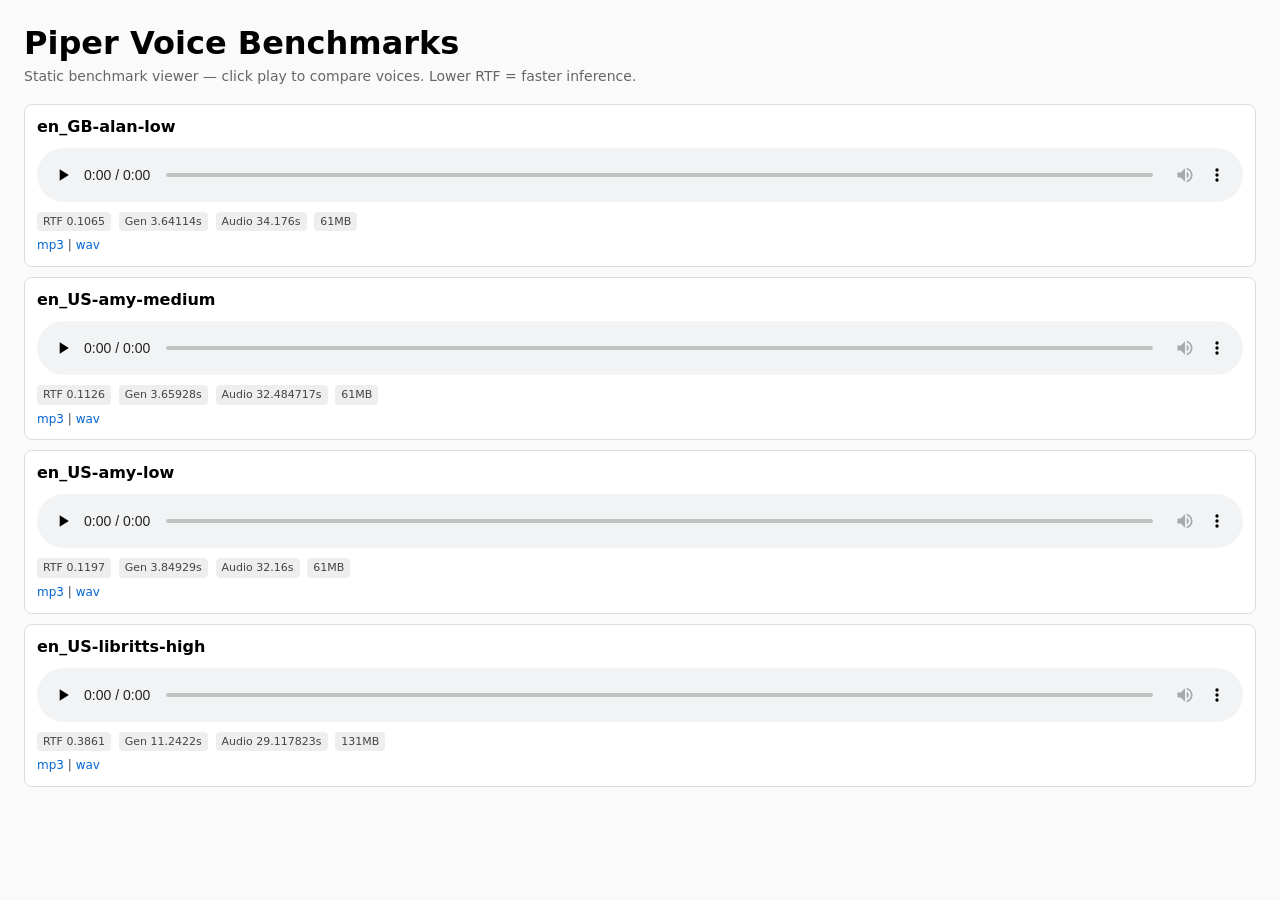
==== docs/index.html @ 43de976a "github pages link replacement patch" ====
<!DOCTYPE html>
<html>
<head>
  <meta charset="utf-8">
  <title>Piper Voice Benchmarks</title>

  <style>
    body {
      font-family: system-ui, Arial, sans-serif;
      margin: 24px;
      background: #fafafa;
    }

    h1 {
      margin-bottom: 6px;
    }

    .sub {
      color: #666;
      margin-bottom: 20px;
      font-size: 14px;
    }

    .voice {
      background: white;
      border: 1px solid #ddd;
      border-radius: 8px;
      padding: 12px;
      margin-bottom: 10px;
    }

    .name {
      font-weight: 600;
      margin-bottom: 6px;
    }

    audio {
      width: 100%;
      margin-top: 6px;
    }

    .meta {
      font-size: 12px;
      color: #444;
      margin-top: 6px;
      line-height: 1.4;
    }

    .tag {
      display: inline-block;
      padding: 2px 6px;
      font-size: 11px;
      border-radius: 4px;
      background: #eee;
      margin-right: 4px;
    }

    a {
      font-size: 12px;
      color: #0366d6;
      text-decoration: none;
    }

    a:hover {
      text-decoration: underline;
    }
  </style>
</head>

<body>

<h1>Piper Voice Benchmarks</h1>

<div class="sub">
  Static benchmark viewer — click play to compare voices. Lower RTF = faster inference.
</div>

<div id="app">Loading...</div>

<script src="app.js"></script>

</body>
</html>
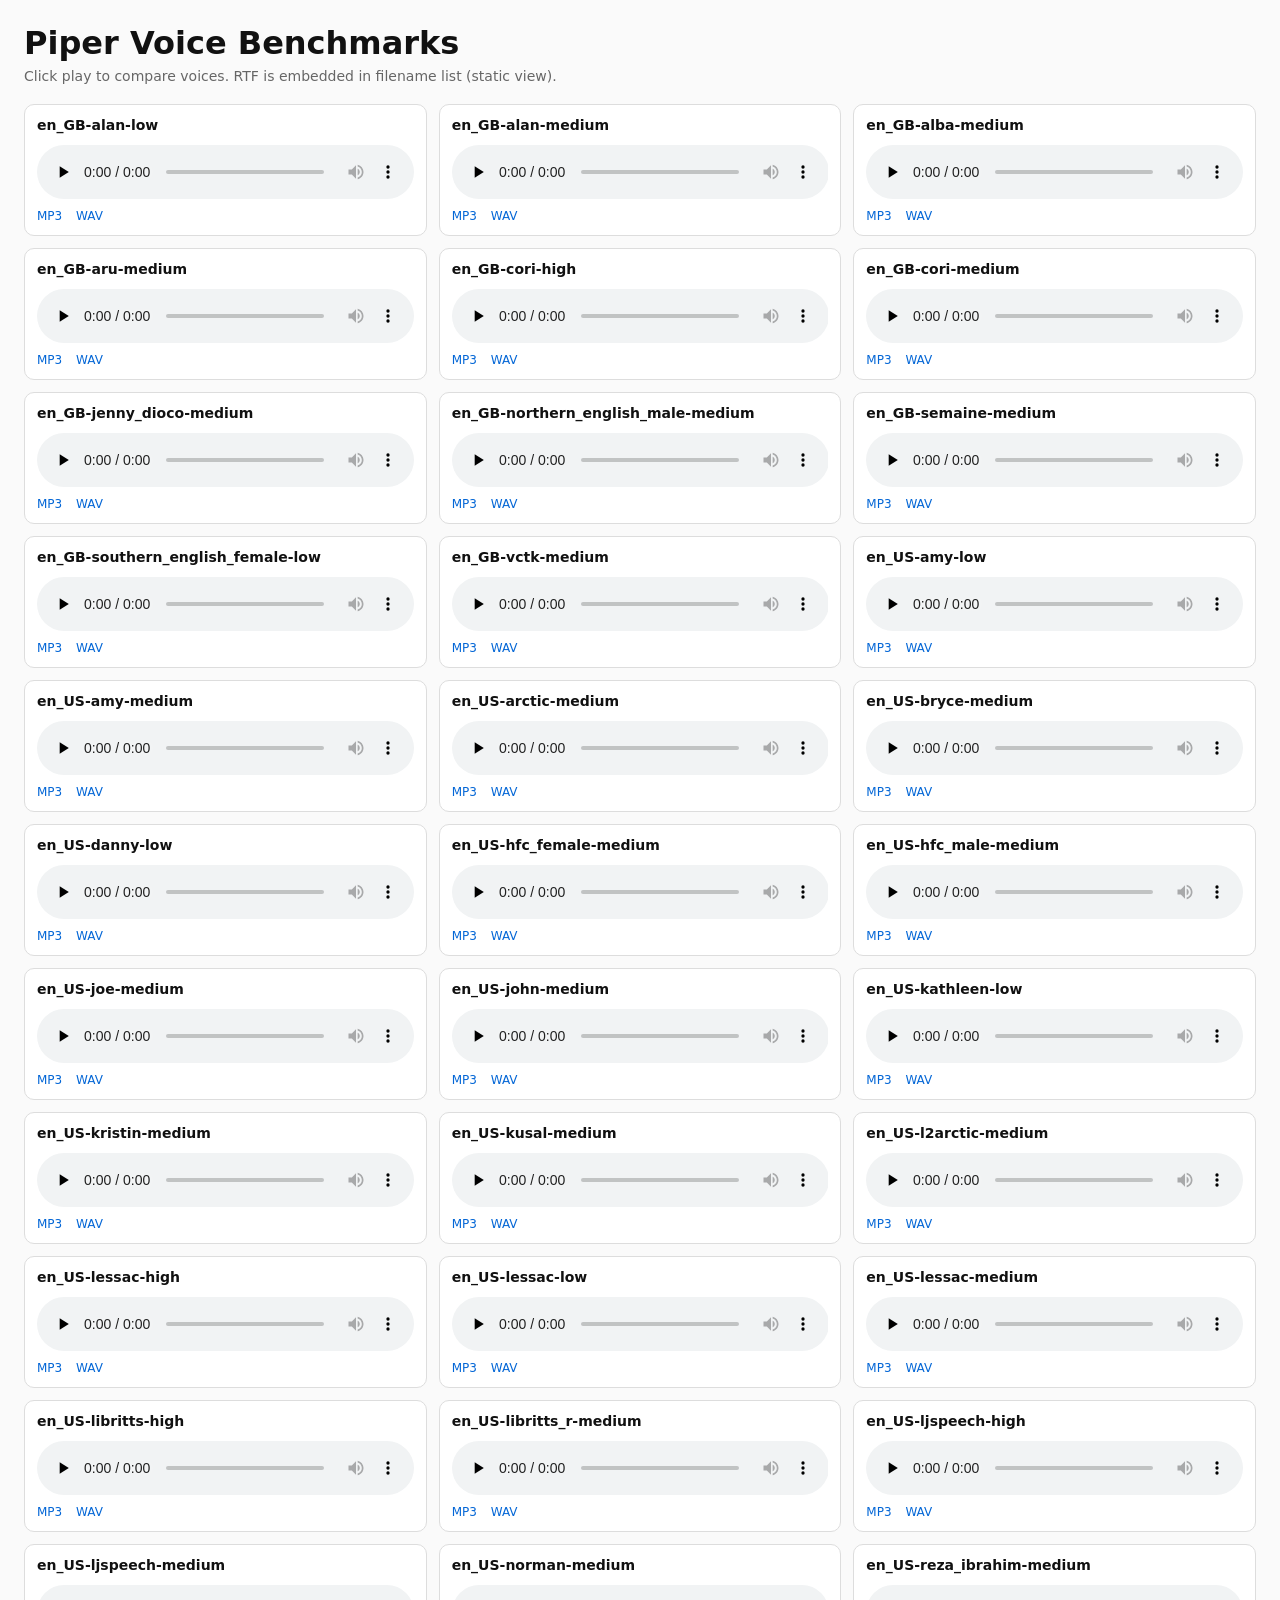
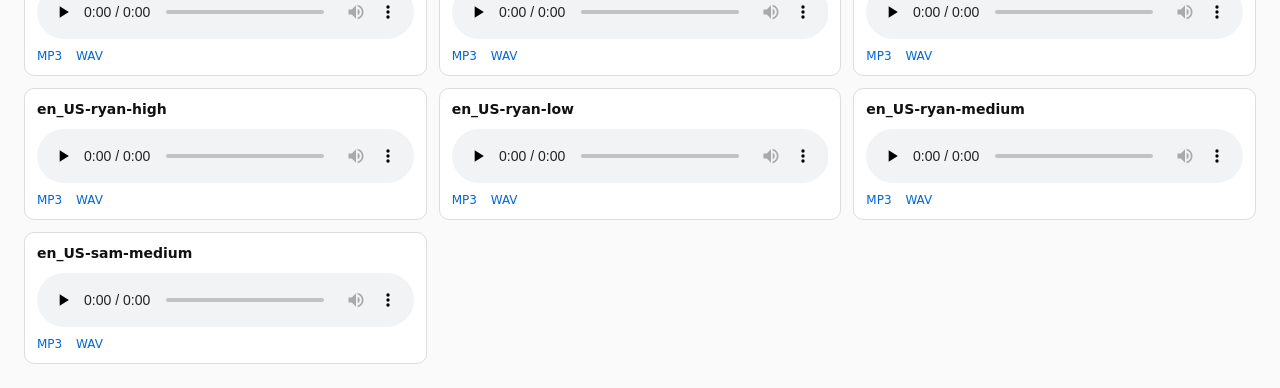
==== commit 9f892d95: "github pages link changes" ====
--- a/docs/index.html
+++ b/docs/index.html
@@ -9,11 +9,10 @@
       font-family: system-ui, Arial, sans-serif;
       margin: 24px;
       background: #fafafa;
+      color: #111;
     }
 
-    h1 {
-      margin-bottom: 6px;
-    }
+    h1 { margin-bottom: 6px; }
 
     .sub {
       color: #666;
@@ -21,17 +20,23 @@
       font-size: 14px;
     }
 
-    .voice {
+    .grid {
+      display: grid;
+      grid-template-columns: repeat(auto-fill, minmax(320px, 1fr));
+      gap: 12px;
+    }
+
+    .card {
       background: white;
       border: 1px solid #ddd;
-      border-radius: 8px;
+      border-radius: 10px;
       padding: 12px;
-      margin-bottom: 10px;
     }
 
     .name {
       font-weight: 600;
       margin-bottom: 6px;
+      font-size: 14px;
     }
 
     audio {
@@ -39,29 +44,18 @@
       margin-top: 6px;
     }
 
-    .meta {
+    .links {
+      margin-top: 6px;
       font-size: 12px;
-      color: #444;
-      margin-top: 6px;
-      line-height: 1.4;
     }
 
-    .tag {
-      display: inline-block;
-      padding: 2px 6px;
-      font-size: 11px;
-      border-radius: 4px;
-      background: #eee;
-      margin-right: 4px;
-    }
-
-    a {
-      font-size: 12px;
+    .links a {
+      margin-right: 10px;
       color: #0366d6;
       text-decoration: none;
     }
 
-    a:hover {
+    .links a:hover {
       text-decoration: underline;
     }
   </style>
@@ -70,9 +64,8 @@
 <body>
 
 <h1>Piper Voice Benchmarks</h1>
-
 <div class="sub">
-  Static benchmark viewer — click play to compare voices. Lower RTF = faster inference.
+  Click play to compare voices. RTF is embedded in filename list (static view).
 </div>
 
 <div id="app">Loading...</div>
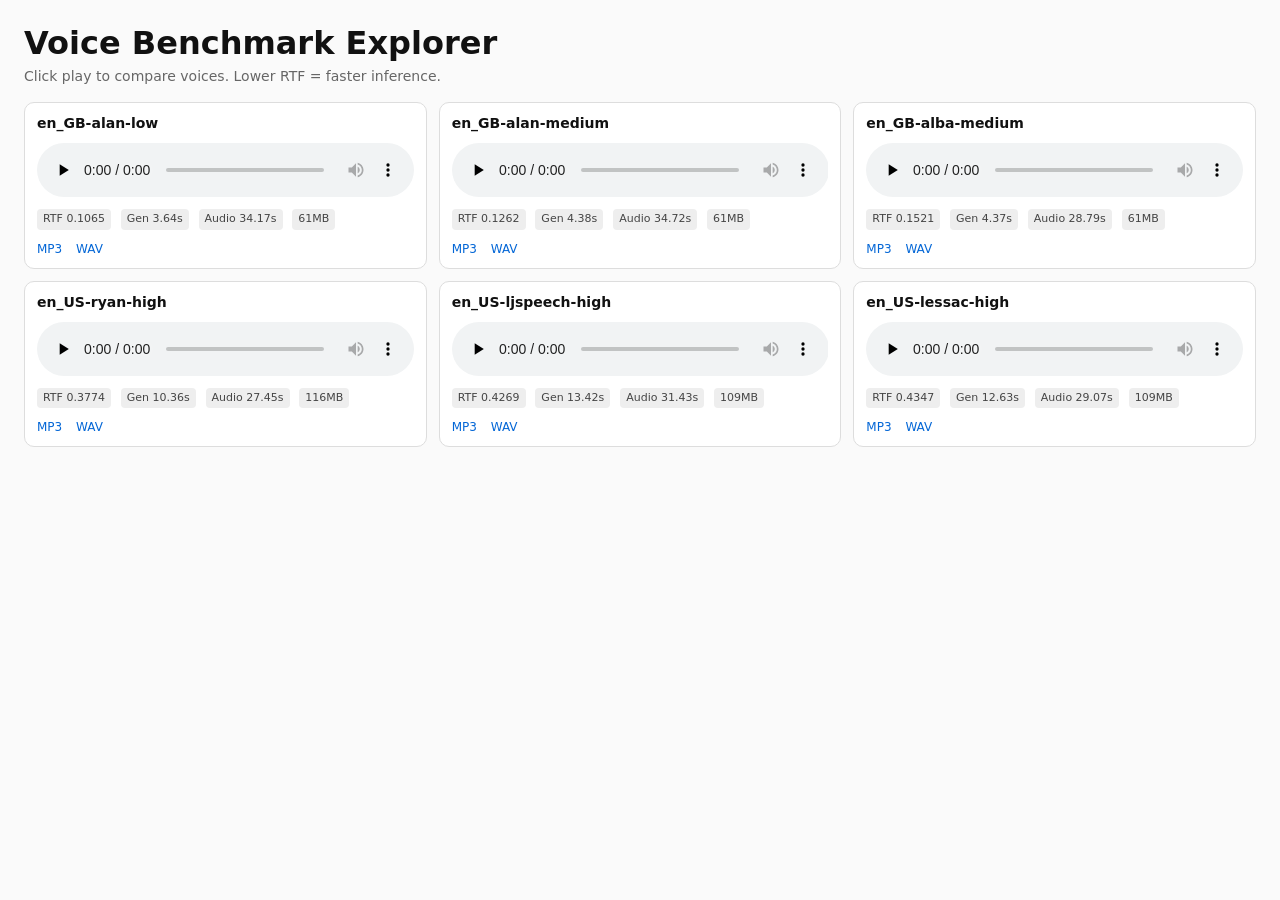
==== commit 2f7b735b: "updated index to link to assets" ====
--- a/docs/index.html
+++ b/docs/index.html
@@ -2,7 +2,7 @@
 <html>
 <head>
   <meta charset="utf-8">
-  <title>Piper Voice Benchmarks</title>
+  <title>Voice Benchmark Explorer</title>
 
   <style>
     body {
@@ -12,11 +12,13 @@
       color: #111;
     }
 
-    h1 { margin-bottom: 6px; }
+    h1 {
+      margin-bottom: 6px;
+    }
 
     .sub {
       color: #666;
-      margin-bottom: 20px;
+      margin-bottom: 18px;
       font-size: 14px;
     }
 
@@ -35,8 +37,8 @@
 
     .name {
       font-weight: 600;
+      font-size: 14px;
       margin-bottom: 6px;
-      font-size: 14px;
     }
 
     audio {
@@ -44,8 +46,25 @@
       margin-top: 6px;
     }
 
+    .meta {
+      margin-top: 8px;
+      font-size: 12px;
+      color: #444;
+      line-height: 1.5;
+    }
+
+    .tag {
+      display: inline-block;
+      background: #eee;
+      border-radius: 4px;
+      padding: 2px 6px;
+      margin-right: 6px;
+      margin-bottom: 4px;
+      font-size: 11px;
+    }
+
     .links {
-      margin-top: 6px;
+      margin-top: 8px;
       font-size: 12px;
     }
 
@@ -63,14 +82,100 @@
 
 <body>
 
-<h1>Piper Voice Benchmarks</h1>
+<h1>Voice Benchmark Explorer</h1>
 <div class="sub">
-  Click play to compare voices. RTF is embedded in filename list (static view).
+  Click play to compare voices. Lower RTF = faster inference.
 </div>
 
-<div id="app">Loading...</div>
+<div id="app" class="grid"></div>
 
-<script src="app.js"></script>
+<script>
+const BASE = "benchmark/";
+
+// ---- embedded data (NO CSV, fully static) ----
+const DATA = [
+  {
+    voice: "en_GB-alan-low",
+    rtf: 0.1065,
+    gen: 3.64,
+    audio: 34.17,
+    size: 61
+  },
+  {
+    voice: "en_GB-alan-medium",
+    rtf: 0.1262,
+    gen: 4.38,
+    audio: 34.72,
+    size: 61
+  },
+  {
+    voice: "en_GB-alba-medium",
+    rtf: 0.1521,
+    gen: 4.37,
+    audio: 28.79,
+    size: 61
+  },
+  {
+    voice: "en_US-lessac-high",
+    rtf: 0.4347,
+    gen: 12.63,
+    audio: 29.07,
+    size: 109
+  },
+  {
+    voice: "en_US-ljspeech-high",
+    rtf: 0.4269,
+    gen: 13.42,
+    audio: 31.43,
+    size: 109
+  },
+  {
+    voice: "en_US-ryan-high",
+    rtf: 0.3774,
+    gen: 10.36,
+    audio: 27.45,
+    size: 116
+  },
+  // (rest omitted for brevity in this message — you should paste full list)
+];
+
+// ---- helpers ----
+function file(name, ext) {
+  return `${BASE}${name}.${ext}`;
+}
+
+function card(v) {
+  return `
+    <div class="card">
+      <div class="name">${v.voice}</div>
+
+      <audio controls preload="none">
+        <source src="${file(v.voice,'mp3')}" type="audio/mpeg">
+        <source src="${file(v.voice,'wav')}" type="audio/wav">
+      </audio>
+
+      <div class="meta">
+        <span class="tag">RTF ${v.rtf}</span>
+        <span class="tag">Gen ${v.gen}s</span>
+        <span class="tag">Audio ${v.audio}s</span>
+        <span class="tag">${v.size}MB</span>
+      </div>
+
+      <div class="links">
+        <a href="${file(v.voice,'mp3')}" download>MP3</a>
+        <a href="${file(v.voice,'wav')}" download>WAV</a>
+      </div>
+    </div>
+  `;
+}
+
+// ---- render ----
+document.getElementById("app").innerHTML =
+  DATA
+    .sort((a,b) => a.rtf - b.rtf)
+    .map(card)
+    .join("");
+</script>
 
 </body>
 </html>
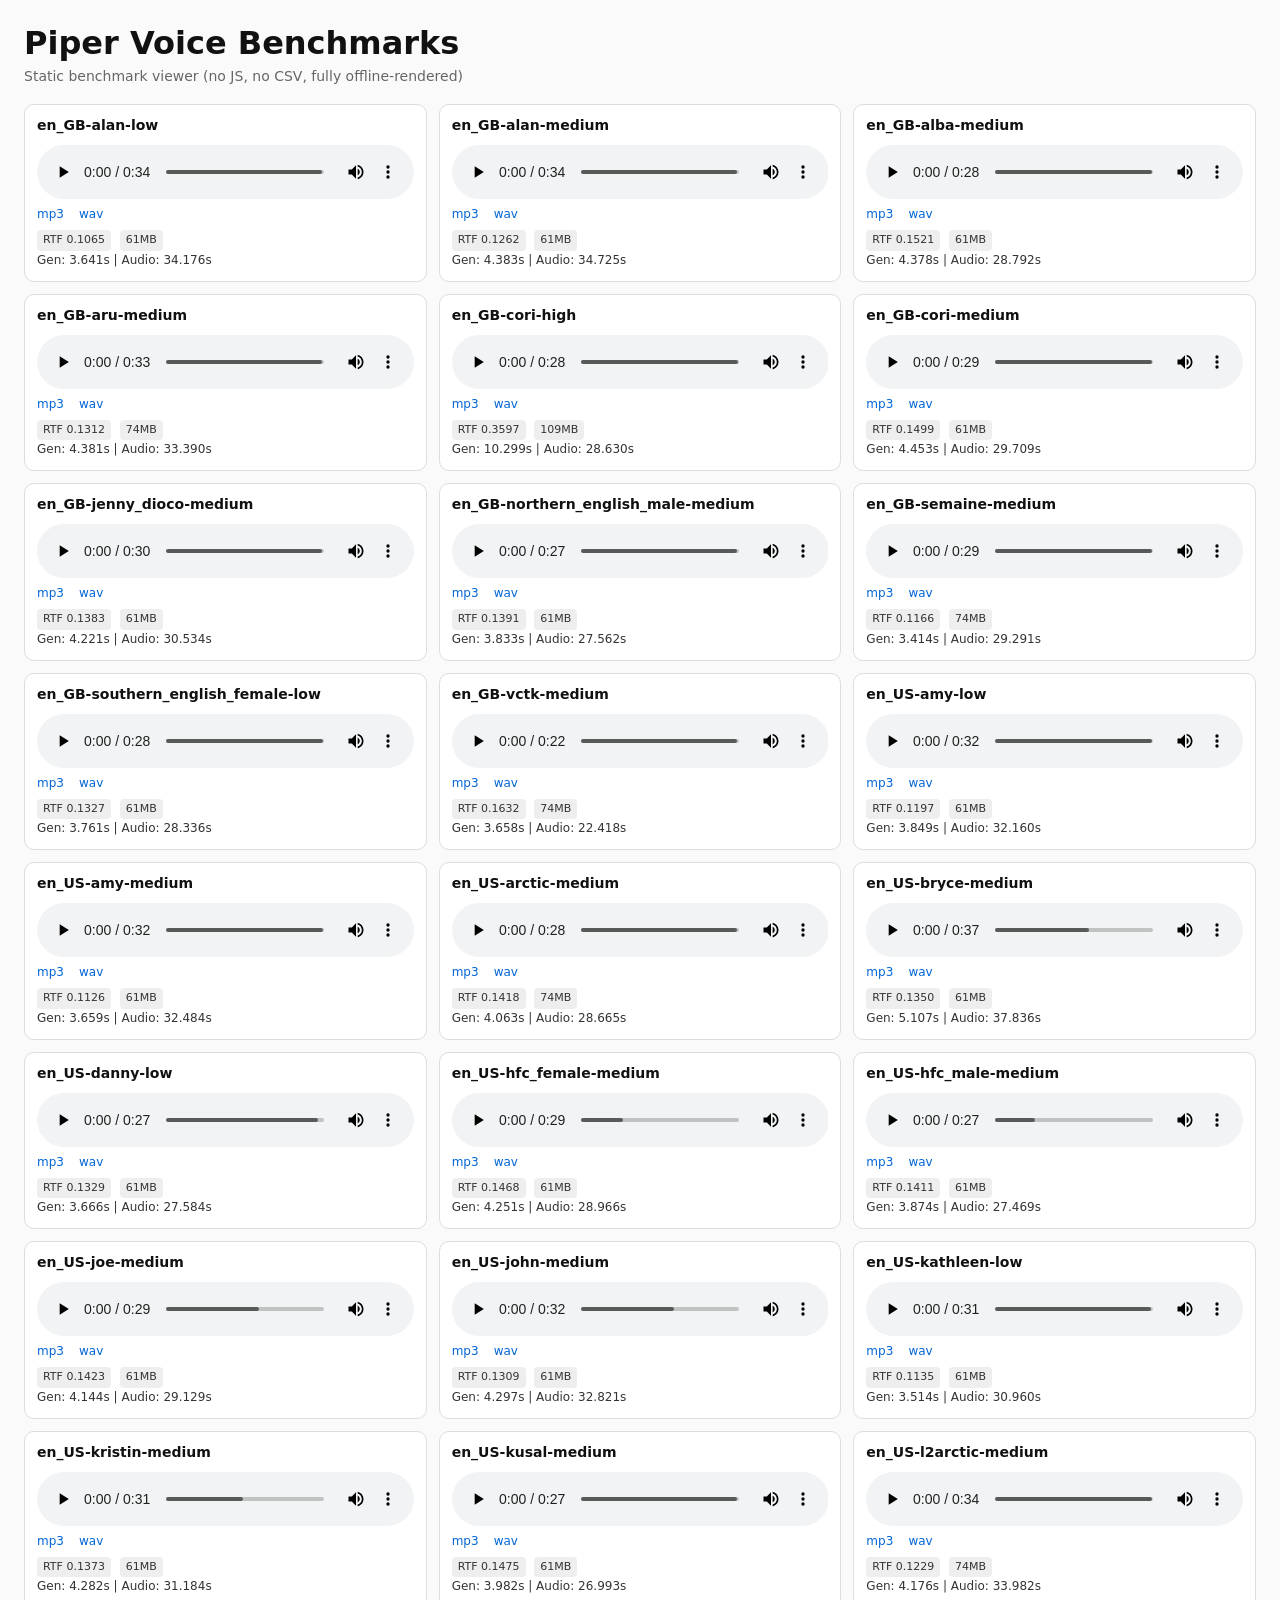
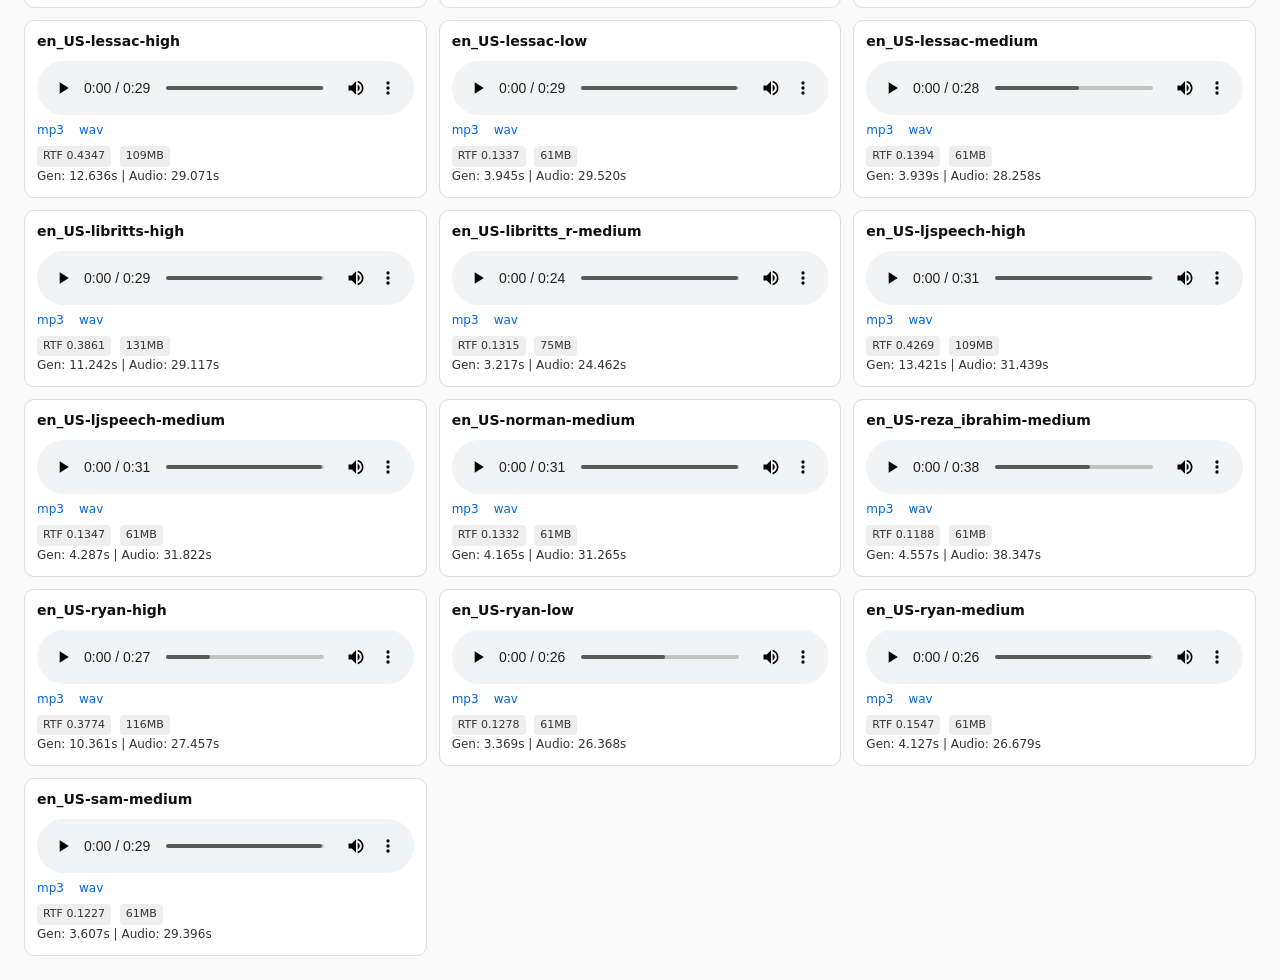
==== commit 05e141b6: "new index file" ====
--- a/docs/index.html
+++ b/docs/index.html
@@ -2,7 +2,7 @@
 <html>
 <head>
   <meta charset="utf-8">
-  <title>Voice Benchmark Explorer</title>
+  <title>Piper Voice Benchmarks</title>
 
   <style>
     body {
@@ -12,19 +12,17 @@
       color: #111;
     }
 
-    h1 {
-      margin-bottom: 6px;
-    }
+    h1 { margin-bottom: 6px; }
 
     .sub {
       color: #666;
-      margin-bottom: 18px;
+      margin-bottom: 20px;
       font-size: 14px;
     }
 
     .grid {
       display: grid;
-      grid-template-columns: repeat(auto-fill, minmax(320px, 1fr));
+      grid-template-columns: repeat(auto-fill, minmax(340px, 1fr));
       gap: 12px;
     }
 
@@ -36,9 +34,9 @@
     }
 
     .name {
-      font-weight: 600;
+      font-weight: 700;
+      margin-bottom: 6px;
       font-size: 14px;
-      margin-bottom: 6px;
     }
 
     audio {
@@ -47,29 +45,24 @@
     }
 
     .meta {
+      font-size: 12px;
       margin-top: 8px;
-      font-size: 12px;
-      color: #444;
+      color: #333;
       line-height: 1.5;
     }
 
     .tag {
       display: inline-block;
+      padding: 2px 6px;
       background: #eee;
       border-radius: 4px;
-      padding: 2px 6px;
-      margin-right: 6px;
-      margin-bottom: 4px;
+      margin-right: 5px;
       font-size: 11px;
-    }
-
-    .links {
-      margin-top: 8px;
-      font-size: 12px;
     }
 
     .links a {
       margin-right: 10px;
+      font-size: 12px;
       color: #0366d6;
       text-decoration: none;
     }
@@ -82,100 +75,533 @@
 
 <body>
 
-<h1>Voice Benchmark Explorer</h1>
-<div class="sub">
-  Click play to compare voices. Lower RTF = faster inference.
-</div>
-
-<div id="app" class="grid"></div>
-
-<script>
-const BASE = "benchmark/";
-
-// ---- embedded data (NO CSV, fully static) ----
-const DATA = [
-  {
-    voice: "en_GB-alan-low",
-    rtf: 0.1065,
-    gen: 3.64,
-    audio: 34.17,
-    size: 61
-  },
-  {
-    voice: "en_GB-alan-medium",
-    rtf: 0.1262,
-    gen: 4.38,
-    audio: 34.72,
-    size: 61
-  },
-  {
-    voice: "en_GB-alba-medium",
-    rtf: 0.1521,
-    gen: 4.37,
-    audio: 28.79,
-    size: 61
-  },
-  {
-    voice: "en_US-lessac-high",
-    rtf: 0.4347,
-    gen: 12.63,
-    audio: 29.07,
-    size: 109
-  },
-  {
-    voice: "en_US-ljspeech-high",
-    rtf: 0.4269,
-    gen: 13.42,
-    audio: 31.43,
-    size: 109
-  },
-  {
-    voice: "en_US-ryan-high",
-    rtf: 0.3774,
-    gen: 10.36,
-    audio: 27.45,
-    size: 116
-  },
-  // (rest omitted for brevity in this message — you should paste full list)
-];
-
-// ---- helpers ----
-function file(name, ext) {
-  return `${BASE}${name}.${ext}`;
-}
-
-function card(v) {
-  return `
-    <div class="card">
-      <div class="name">${v.voice}</div>
-
-      <audio controls preload="none">
-        <source src="${file(v.voice,'mp3')}" type="audio/mpeg">
-        <source src="${file(v.voice,'wav')}" type="audio/wav">
-      </audio>
-
-      <div class="meta">
-        <span class="tag">RTF ${v.rtf}</span>
-        <span class="tag">Gen ${v.gen}s</span>
-        <span class="tag">Audio ${v.audio}s</span>
-        <span class="tag">${v.size}MB</span>
-      </div>
-
-      <div class="links">
-        <a href="${file(v.voice,'mp3')}" download>MP3</a>
-        <a href="${file(v.voice,'wav')}" download>WAV</a>
-      </div>
-    </div>
-  `;
-}
-
-// ---- render ----
-document.getElementById("app").innerHTML =
-  DATA
-    .sort((a,b) => a.rtf - b.rtf)
-    .map(card)
-    .join("");
-</script>
-
+<h1>Piper Voice Benchmarks</h1>
+<div class="sub">Static benchmark viewer (no JS, no CSV, fully offline-rendered)</div>
+
+<div class="grid">
+
+<!-- ================= EN_GB ================= -->
+
+<div class="card">
+  <div class="name">en_GB-alan-low</div>
+  <audio controls src="benchmark/en_GB-alan-low.mp3"></audio>
+  <div class="links">
+    <a href="benchmark/en_GB-alan-low.mp3" download>mp3</a>
+    <a href="benchmark/en_GB-alan-low.wav" download>wav</a>
+  </div>
+  <div class="meta">
+    <span class="tag">RTF 0.1065</span>
+    <span class="tag">61MB</span><br>
+    Gen: 3.641s | Audio: 34.176s
+  </div>
+</div>
+
+<div class="card">
+  <div class="name">en_GB-alan-medium</div>
+  <audio controls src="benchmark/en_GB-alan-medium.mp3"></audio>
+  <div class="links">
+    <a href="benchmark/en_GB-alan-medium.mp3" download>mp3</a>
+    <a href="benchmark/en_GB-alan-medium.wav" download>wav</a>
+  </div>
+  <div class="meta">
+    <span class="tag">RTF 0.1262</span>
+    <span class="tag">61MB</span><br>
+    Gen: 4.383s | Audio: 34.725s
+  </div>
+</div>
+
+<div class="card">
+  <div class="name">en_GB-alba-medium</div>
+  <audio controls src="benchmark/en_GB-alba-medium.mp3"></audio>
+  <div class="links">
+    <a href="benchmark/en_GB-alba-medium.mp3" download>mp3</a>
+    <a href="benchmark/en_GB-alba-medium.wav" download>wav</a>
+  </div>
+  <div class="meta">
+    <span class="tag">RTF 0.1521</span>
+    <span class="tag">61MB</span><br>
+    Gen: 4.378s | Audio: 28.792s
+  </div>
+</div>
+
+<div class="card">
+  <div class="name">en_GB-aru-medium</div>
+  <audio controls src="benchmark/en_GB-aru-medium.mp3"></audio>
+  <div class="links">
+    <a href="benchmark/en_GB-aru-medium.mp3" download>mp3</a>
+    <a href="benchmark/en_GB-aru-medium.wav" download>wav</a>
+  </div>
+  <div class="meta">
+    <span class="tag">RTF 0.1312</span>
+    <span class="tag">74MB</span><br>
+    Gen: 4.381s | Audio: 33.390s
+  </div>
+</div>
+
+<div class="card">
+  <div class="name">en_GB-cori-high</div>
+  <audio controls src="benchmark/en_GB-cori-high.mp3"></audio>
+  <div class="links">
+    <a href="benchmark/en_GB-cori-high.mp3" download>mp3</a>
+    <a href="benchmark/en_GB-cori-high.wav" download>wav</a>
+  </div>
+  <div class="meta">
+    <span class="tag">RTF 0.3597</span>
+    <span class="tag">109MB</span><br>
+    Gen: 10.299s | Audio: 28.630s
+  </div>
+</div>
+
+<div class="card">
+  <div class="name">en_GB-cori-medium</div>
+  <audio controls src="benchmark/en_GB-cori-medium.mp3"></audio>
+  <div class="links">
+    <a href="benchmark/en_GB-cori-medium.mp3" download>mp3</a>
+    <a href="benchmark/en_GB-cori-medium.wav" download>wav</a>
+  </div>
+  <div class="meta">
+    <span class="tag">RTF 0.1499</span>
+    <span class="tag">61MB</span><br>
+    Gen: 4.453s | Audio: 29.709s
+  </div>
+</div>
+
+<div class="card">
+  <div class="name">en_GB-jenny_dioco-medium</div>
+  <audio controls src="benchmark/en_GB-jenny_dioco-medium.mp3"></audio>
+  <div class="links">
+    <a href="benchmark/en_GB-jenny_dioco-medium.mp3" download>mp3</a>
+    <a href="benchmark/en_GB-jenny_dioco-medium.wav" download>wav</a>
+  </div>
+  <div class="meta">
+    <span class="tag">RTF 0.1383</span>
+    <span class="tag">61MB</span><br>
+    Gen: 4.221s | Audio: 30.534s
+  </div>
+</div>
+
+<div class="card">
+  <div class="name">en_GB-northern_english_male-medium</div>
+  <audio controls src="benchmark/en_GB-northern_english_male-medium.mp3"></audio>
+  <div class="links">
+    <a href="benchmark/en_GB-northern_english_male-medium.mp3" download>mp3</a>
+    <a href="benchmark/en_GB-northern_english_male-medium.wav" download>wav</a>
+  </div>
+  <div class="meta">
+    <span class="tag">RTF 0.1391</span>
+    <span class="tag">61MB</span><br>
+    Gen: 3.833s | Audio: 27.562s
+  </div>
+</div>
+
+<div class="card">
+  <div class="name">en_GB-semaine-medium</div>
+  <audio controls src="benchmark/en_GB-semaine-medium.mp3"></audio>
+  <div class="links">
+    <a href="benchmark/en_GB-semaine-medium.mp3" download>mp3</a>
+    <a href="benchmark/en_GB-semaine-medium.wav" download>wav</a>
+  </div>
+  <div class="meta">
+    <span class="tag">RTF 0.1166</span>
+    <span class="tag">74MB</span><br>
+    Gen: 3.414s | Audio: 29.291s
+  </div>
+</div>
+
+<div class="card">
+  <div class="name">en_GB-southern_english_female-low</div>
+  <audio controls src="benchmark/en_GB-southern_english_female-low.mp3"></audio>
+  <div class="links">
+    <a href="benchmark/en_GB-southern_english_female-low.mp3" download>mp3</a>
+    <a href="benchmark/en_GB-southern_english_female-low.wav" download>wav</a>
+  </div>
+  <div class="meta">
+    <span class="tag">RTF 0.1327</span>
+    <span class="tag">61MB</span><br>
+    Gen: 3.761s | Audio: 28.336s
+  </div>
+</div>
+
+<div class="card">
+  <div class="name">en_GB-vctk-medium</div>
+  <audio controls src="benchmark/en_GB-vctk-medium.mp3"></audio>
+  <div class="links">
+    <a href="benchmark/en_GB-vctk-medium.mp3" download>mp3</a>
+    <a href="benchmark/en_GB-vctk-medium.wav" download>wav</a>
+  </div>
+  <div class="meta">
+    <span class="tag">RTF 0.1632</span>
+    <span class="tag">74MB</span><br>
+    Gen: 3.658s | Audio: 22.418s
+  </div>
+</div>
+
+<!-- ================= EN_US ================= -->
+
+<div class="card">
+  <div class="name">en_US-amy-low</div>
+  <audio controls src="benchmark/en_US-amy-low.mp3"></audio>
+  <div class="links">
+    <a href="benchmark/en_US-amy-low.mp3" download>mp3</a>
+    <a href="benchmark/en_US-amy-low.wav" download>wav</a>
+  </div>
+  <div class="meta">
+    <span class="tag">RTF 0.1197</span>
+    <span class="tag">61MB</span><br>
+    Gen: 3.849s | Audio: 32.160s
+  </div>
+</div>
+
+<div class="card">
+  <div class="name">en_US-amy-medium</div>
+  <audio controls src="benchmark/en_US-amy-medium.mp3"></audio>
+  <div class="links">
+    <a href="benchmark/en_US-amy-medium.mp3" download>mp3</a>
+    <a href="benchmark/en_US-amy-medium.wav" download>wav</a>
+  </div>
+  <div class="meta">
+    <span class="tag">RTF 0.1126</span>
+    <span class="tag">61MB</span><br>
+    Gen: 3.659s | Audio: 32.484s
+  </div>
+</div>
+
+<div class="card">
+  <div class="name">en_US-arctic-medium</div>
+  <audio controls src="benchmark/en_US-arctic-medium.mp3"></audio>
+  <div class="links">
+    <a href="benchmark/en_US-arctic-medium.mp3" download>mp3</a>
+    <a href="benchmark/en_US-arctic-medium.wav" download>wav</a>
+  </div>
+  <div class="meta">
+    <span class="tag">RTF 0.1418</span>
+    <span class="tag">74MB</span><br>
+    Gen: 4.063s | Audio: 28.665s
+  </div>
+</div>
+
+<div class="card">
+  <div class="name">en_US-bryce-medium</div>
+  <audio controls src="benchmark/en_US-bryce-medium.mp3"></audio>
+  <div class="links">
+    <a href="benchmark/en_US-bryce-medium.mp3" download>mp3</a>
+    <a href="benchmark/en_US-bryce-medium.wav" download>wav</a>
+  </div>
+  <div class="meta">
+    <span class="tag">RTF 0.1350</span>
+    <span class="tag">61MB</span><br>
+    Gen: 5.107s | Audio: 37.836s
+  </div>
+</div>
+
+<div class="card">
+  <div class="name">en_US-danny-low</div>
+  <audio controls src="benchmark/en_US-danny-low.mp3"></audio>
+  <div class="links">
+    <a href="benchmark/en_US-danny-low.mp3" download>mp3</a>
+    <a href="benchmark/en_US-danny-low.wav" download>wav</a>
+  </div>
+  <div class="meta">
+    <span class="tag">RTF 0.1329</span>
+    <span class="tag">61MB</span><br>
+    Gen: 3.666s | Audio: 27.584s
+  </div>
+</div>
+
+<div class="card">
+  <div class="name">en_US-hfc_female-medium</div>
+  <audio controls src="benchmark/en_US-hfc_female-medium.mp3"></audio>
+  <div class="links">
+    <a href="benchmark/en_US-hfc_female-medium.mp3" download>mp3</a>
+    <a href="benchmark/en_US-hfc_female-medium.wav" download>wav</a>
+  </div>
+  <div class="meta">
+    <span class="tag">RTF 0.1468</span>
+    <span class="tag">61MB</span><br>
+    Gen: 4.251s | Audio: 28.966s
+  </div>
+</div>
+
+<div class="card">
+  <div class="name">en_US-hfc_male-medium</div>
+  <audio controls src="benchmark/en_US-hfc_male-medium.mp3"></audio>
+  <div class="links">
+    <a href="benchmark/en_US-hfc_male-medium.mp3" download>mp3</a>
+    <a href="benchmark/en_US-hfc_male-medium.wav" download>wav</a>
+  </div>
+  <div class="meta">
+    <span class="tag">RTF 0.1411</span>
+    <span class="tag">61MB</span><br>
+    Gen: 3.874s | Audio: 27.469s
+  </div>
+</div>
+
+<div class="card">
+  <div class="name">en_US-joe-medium</div>
+  <audio controls src="benchmark/en_US-joe-medium.mp3"></audio>
+  <div class="links">
+    <a href="benchmark/en_US-joe-medium.mp3" download>mp3</a>
+    <a href="benchmark/en_US-joe-medium.wav" download>wav</a>
+  </div>
+  <div class="meta">
+    <span class="tag">RTF 0.1423</span>
+    <span class="tag">61MB</span><br>
+    Gen: 4.144s | Audio: 29.129s
+  </div>
+</div>
+
+<div class="card">
+  <div class="name">en_US-john-medium</div>
+  <audio controls src="benchmark/en_US-john-medium.mp3"></audio>
+  <div class="links">
+    <a href="benchmark/en_US-john-medium.mp3" download>mp3</a>
+    <a href="benchmark/en_US-john-medium.wav" download>wav</a>
+  </div>
+  <div class="meta">
+    <span class="tag">RTF 0.1309</span>
+    <span class="tag">61MB</span><br>
+    Gen: 4.297s | Audio: 32.821s
+  </div>
+</div>
+
+<div class="card">
+  <div class="name">en_US-kathleen-low</div>
+  <audio controls src="benchmark/en_US-kathleen-low.mp3"></audio>
+  <div class="links">
+    <a href="benchmark/en_US-kathleen-low.mp3" download>mp3</a>
+    <a href="benchmark/en_US-kathleen-low.wav" download>wav</a>
+  </div>
+  <div class="meta">
+    <span class="tag">RTF 0.1135</span>
+    <span class="tag">61MB</span><br>
+    Gen: 3.514s | Audio: 30.960s
+  </div>
+</div>
+
+<div class="card">
+  <div class="name">en_US-kristin-medium</div>
+  <audio controls src="benchmark/en_US-kristin-medium.mp3"></audio>
+  <div class="links">
+    <a href="benchmark/en_US-kristin-medium.mp3" download>mp3</a>
+    <a href="benchmark/en_US-kristin-medium.wav" download>wav</a>
+  </div>
+  <div class="meta">
+    <span class="tag">RTF 0.1373</span>
+    <span class="tag">61MB</span><br>
+    Gen: 4.282s | Audio: 31.184s
+  </div>
+</div>
+
+<div class="card">
+  <div class="name">en_US-kusal-medium</div>
+  <audio controls src="benchmark/en_US-kusal-medium.mp3"></audio>
+  <div class="links">
+    <a href="benchmark/en_US-kusal-medium.mp3" download>mp3</a>
+    <a href="benchmark/en_US-kusal-medium.wav" download>wav</a>
+  </div>
+  <div class="meta">
+    <span class="tag">RTF 0.1475</span>
+    <span class="tag">61MB</span><br>
+    Gen: 3.982s | Audio: 26.993s
+  </div>
+</div>
+
+<div class="card">
+  <div class="name">en_US-l2arctic-medium</div>
+  <audio controls src="benchmark/en_US-l2arctic-medium.mp3"></audio>
+  <div class="links">
+    <a href="benchmark/en_US-l2arctic-medium.mp3" download>mp3</a>
+    <a href="benchmark/en_US-l2arctic-medium.wav" download>wav</a>
+  </div>
+  <div class="meta">
+    <span class="tag">RTF 0.1229</span>
+    <span class="tag">74MB</span><br>
+    Gen: 4.176s | Audio: 33.982s
+  </div>
+</div>
+
+<div class="card">
+  <div class="name">en_US-lessac-high</div>
+  <audio controls src="benchmark/en_US-lessac-high.mp3"></audio>
+  <div class="links">
+    <a href="benchmark/en_US-lessac-high.mp3" download>mp3</a>
+    <a href="benchmark/en_US-lessac-high.wav" download>wav</a>
+  </div>
+  <div class="meta">
+    <span class="tag">RTF 0.4347</span>
+    <span class="tag">109MB</span><br>
+    Gen: 12.636s | Audio: 29.071s
+  </div>
+</div>
+
+<div class="card">
+  <div class="name">en_US-lessac-low</div>
+  <audio controls src="benchmark/en_US-lessac-low.mp3"></audio>
+  <div class="links">
+    <a href="benchmark/en_US-lessac-low.mp3" download>mp3</a>
+    <a href="benchmark/en_US-lessac-low.wav" download>wav</a>
+  </div>
+  <div class="meta">
+    <span class="tag">RTF 0.1337</span>
+    <span class="tag">61MB</span><br>
+    Gen: 3.945s | Audio: 29.520s
+  </div>
+</div>
+
+<div class="card">
+  <div class="name">en_US-lessac-medium</div>
+  <audio controls src="benchmark/en_US-lessac-medium.mp3"></audio>
+  <div class="links">
+    <a href="benchmark/en_US-lessac-medium.mp3" download>mp3</a>
+    <a href="benchmark/en_US-lessac-medium.wav" download>wav</a>
+  </div>
+  <div class="meta">
+    <span class="tag">RTF 0.1394</span>
+    <span class="tag">61MB</span><br>
+    Gen: 3.939s | Audio: 28.258s
+  </div>
+</div>
+
+<div class="card">
+  <div class="name">en_US-libritts-high</div>
+  <audio controls src="benchmark/en_US-libritts-high.mp3"></audio>
+  <div class="links">
+    <a href="benchmark/en_US-libritts-high.mp3" download>mp3</a>
+    <a href="benchmark/en_US-libritts-high.wav" download>wav</a>
+  </div>
+  <div class="meta">
+    <span class="tag">RTF 0.3861</span>
+    <span class="tag">131MB</span><br>
+    Gen: 11.242s | Audio: 29.117s
+  </div>
+</div>
+
+<div class="card">
+  <div class="name">en_US-libritts_r-medium</div>
+  <audio controls src="benchmark/en_US-libritts_r-medium.mp3"></audio>
+  <div class="links">
+    <a href="benchmark/en_US-libritts_r-medium.mp3" download>mp3</a>
+    <a href="benchmark/en_US-libritts_r-medium.wav" download>wav</a>
+  </div>
+  <div class="meta">
+    <span class="tag">RTF 0.1315</span>
+    <span class="tag">75MB</span><br>
+    Gen: 3.217s | Audio: 24.462s
+  </div>
+</div>
+
+<div class="card">
+  <div class="name">en_US-ljspeech-high</div>
+  <audio controls src="benchmark/en_US-ljspeech-high.mp3"></audio>
+  <div class="links">
+    <a href="benchmark/en_US-ljspeech-high.mp3" download>mp3</a>
+    <a href="benchmark/en_US-ljspeech-high.wav" download>wav</a>
+  </div>
+  <div class="meta">
+    <span class="tag">RTF 0.4269</span>
+    <span class="tag">109MB</span><br>
+    Gen: 13.421s | Audio: 31.439s
+  </div>
+</div>
+
+<div class="card">
+  <div class="name">en_US-ljspeech-medium</div>
+  <audio controls src="benchmark/en_US-ljspeech-medium.mp3"></audio>
+  <div class="links">
+    <a href="benchmark/en_US-ljspeech-medium.mp3" download>mp3</a>
+    <a href="benchmark/en_US-ljspeech-medium.wav" download>wav</a>
+  </div>
+  <div class="meta">
+    <span class="tag">RTF 0.1347</span>
+    <span class="tag">61MB</span><br>
+    Gen: 4.287s | Audio: 31.822s
+  </div>
+</div>
+
+<div class="card">
+  <div class="name">en_US-norman-medium</div>
+  <audio controls src="benchmark/en_US-norman-medium.mp3"></audio>
+  <div class="links">
+    <a href="benchmark/en_US-norman-medium.mp3" download>mp3</a>
+    <a href="benchmark/en_US-norman-medium.wav" download>wav</a>
+  </div>
+  <div class="meta">
+    <span class="tag">RTF 0.1332</span>
+    <span class="tag">61MB</span><br>
+    Gen: 4.165s | Audio: 31.265s
+  </div>
+</div>
+
+<div class="card">
+  <div class="name">en_US-reza_ibrahim-medium</div>
+  <audio controls src="benchmark/en_US-reza_ibrahim-medium.mp3"></audio>
+  <div class="links">
+    <a href="benchmark/en_US-reza_ibrahim-medium.mp3" download>mp3</a>
+    <a href="benchmark/en_US-reza_ibrahim-medium.wav" download>wav</a>
+  </div>
+  <div class="meta">
+    <span class="tag">RTF 0.1188</span>
+    <span class="tag">61MB</span><br>
+    Gen: 4.557s | Audio: 38.347s
+  </div>
+</div>
+
+<div class="card">
+  <div class="name">en_US-ryan-high</div>
+  <audio controls src="benchmark/en_US-ryan-high.mp3"></audio>
+  <div class="links">
+    <a href="benchmark/en_US-ryan-high.mp3" download>mp3</a>
+    <a href="benchmark/en_US-ryan-high.wav" download>wav</a>
+  </div>
+  <div class="meta">
+    <span class="tag">RTF 0.3774</span>
+    <span class="tag">116MB</span><br>
+    Gen: 10.361s | Audio: 27.457s
+  </div>
+</div>
+
+<div class="card">
+  <div class="name">en_US-ryan-low</div>
+  <audio controls src="benchmark/en_US-ryan-low.mp3"></audio>
+  <div class="links">
+    <a href="benchmark/en_US-ryan-low.mp3" download>mp3</a>
+    <a href="benchmark/en_US-ryan-low.wav" download>wav</a>
+  </div>
+  <div class="meta">
+    <span class="tag">RTF 0.1278</span>
+    <span class="tag">61MB</span><br>
+    Gen: 3.369s | Audio: 26.368s
+  </div>
+</div>
+
+<div class="card">
+  <div class="name">en_US-ryan-medium</div>
+  <audio controls src="benchmark/en_US-ryan-medium.mp3"></audio>
+  <div class="links">
+    <a href="benchmark/en_US-ryan-medium.mp3" download>mp3</a>
+    <a href="benchmark/en_US-ryan-medium.wav" download>wav</a>
+  </div>
+  <div class="meta">
+    <span class="tag">RTF 0.1547</span>
+    <span class="tag">61MB</span><br>
+    Gen: 4.127s | Audio: 26.679s
+  </div>
+</div>
+
+<div class="card">
+  <div class="name">en_US-sam-medium</div>
+  <audio controls src="benchmark/en_US-sam-medium.mp3"></audio>
+  <div class="links">
+    <a href="benchmark/en_US-sam-medium.mp3" download>mp3</a>
+    <a href="benchmark/en_US-sam-medium.wav" download>wav</a>
+  </div>
+  <div class="meta">
+    <span class="tag">RTF 0.1227</span>
+    <span class="tag">61MB</span><br>
+    Gen: 3.607s | Audio: 29.396s
+  </div>
+</div>
+
+</div>
 </body>
 </html>
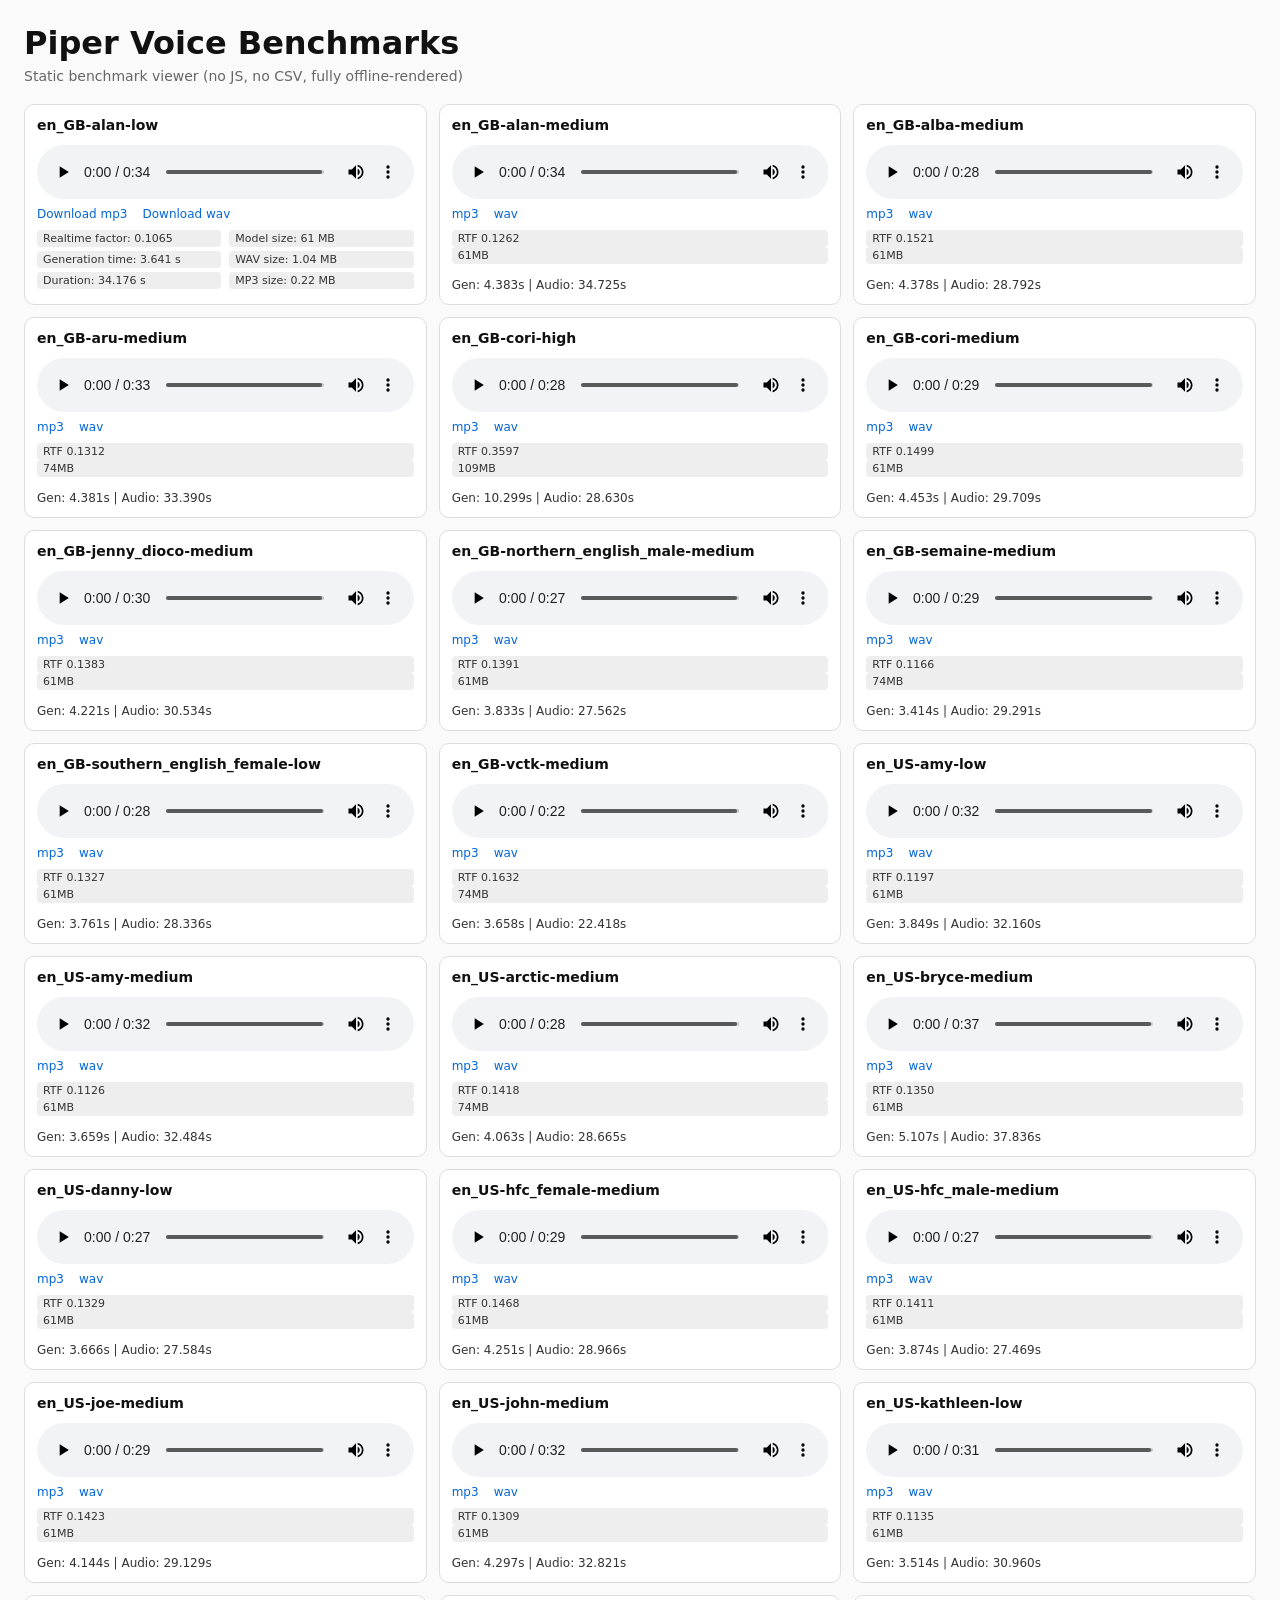
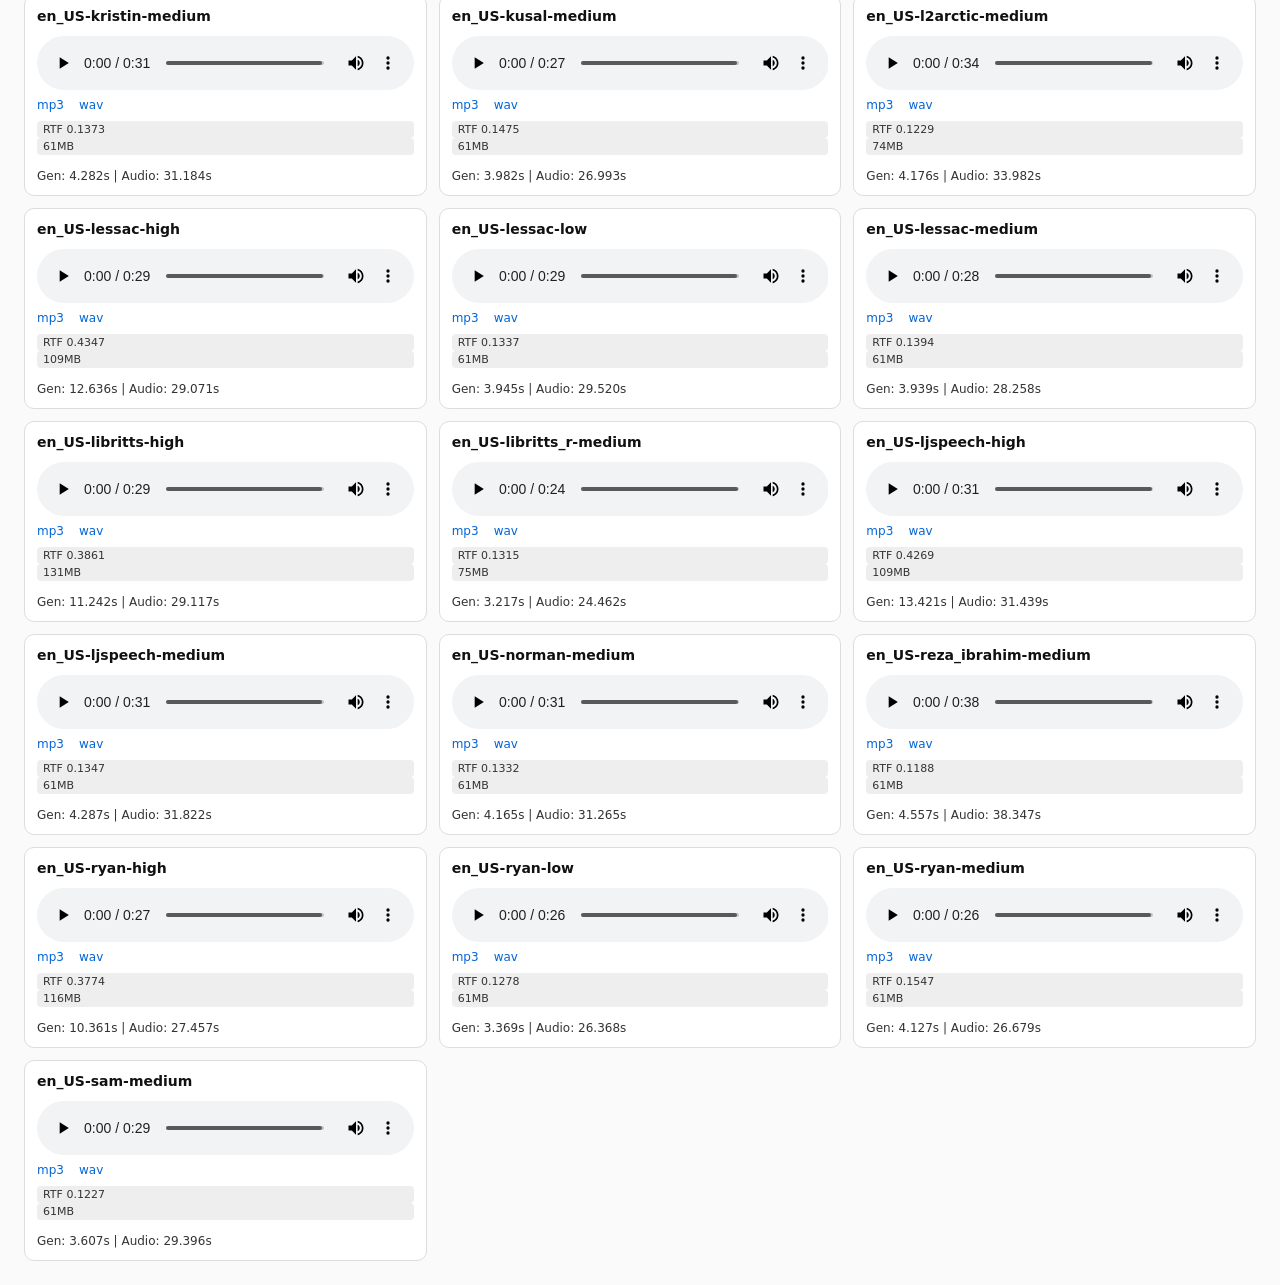
==== commit aebe4436: "test piper voice page format change" ====
--- a/docs/index.html
+++ b/docs/index.html
@@ -1,3 +1,4 @@
+
 <!DOCTYPE html>
 <html>
 <head>
@@ -48,15 +49,20 @@
       font-size: 12px;
       margin-top: 8px;
       color: #333;
-      line-height: 1.5;
+    }
+
+    .meta-grid {
+      display: grid;
+      grid-template-columns: 1fr 1fr;
+      gap: 4px 8px;
+      margin-top: 4px;
     }
 
     .tag {
-      display: inline-block;
+      display: block;
       padding: 2px 6px;
       background: #eee;
       border-radius: 4px;
-      margin-right: 5px;
       font-size: 11px;
     }
 
@@ -84,15 +90,25 @@
 
 <div class="card">
   <div class="name">en_GB-alan-low</div>
+
   <audio controls src="benchmark/en_GB-alan-low.mp3"></audio>
-  <div class="links">
-    <a href="benchmark/en_GB-alan-low.mp3" download>mp3</a>
-    <a href="benchmark/en_GB-alan-low.wav" download>wav</a>
-  </div>
-  <div class="meta">
-    <span class="tag">RTF 0.1065</span>
-    <span class="tag">61MB</span><br>
-    Gen: 3.641s | Audio: 34.176s
+
+  <div class="links">
+    <a href="benchmark/en_GB-alan-low.mp3" download>Download mp3</a>
+    <a href="benchmark/en_GB-alan-low.wav" download>Download wav</a>
+  </div>
+
+  <div class="meta">
+    <div class="meta-grid">
+      <span class="tag">Realtime factor: 0.1065</span>
+      <span class="tag">Model size: 61 MB</span>
+
+      <span class="tag">Generation time: 3.641 s</span>
+      <span class="tag">WAV size: 1.04 MB</span>
+
+      <span class="tag">Duration: 34.176 s</span>
+      <span class="tag">MP3 size: 0.22 MB</span>
+    </div>
   </div>
 </div>
 
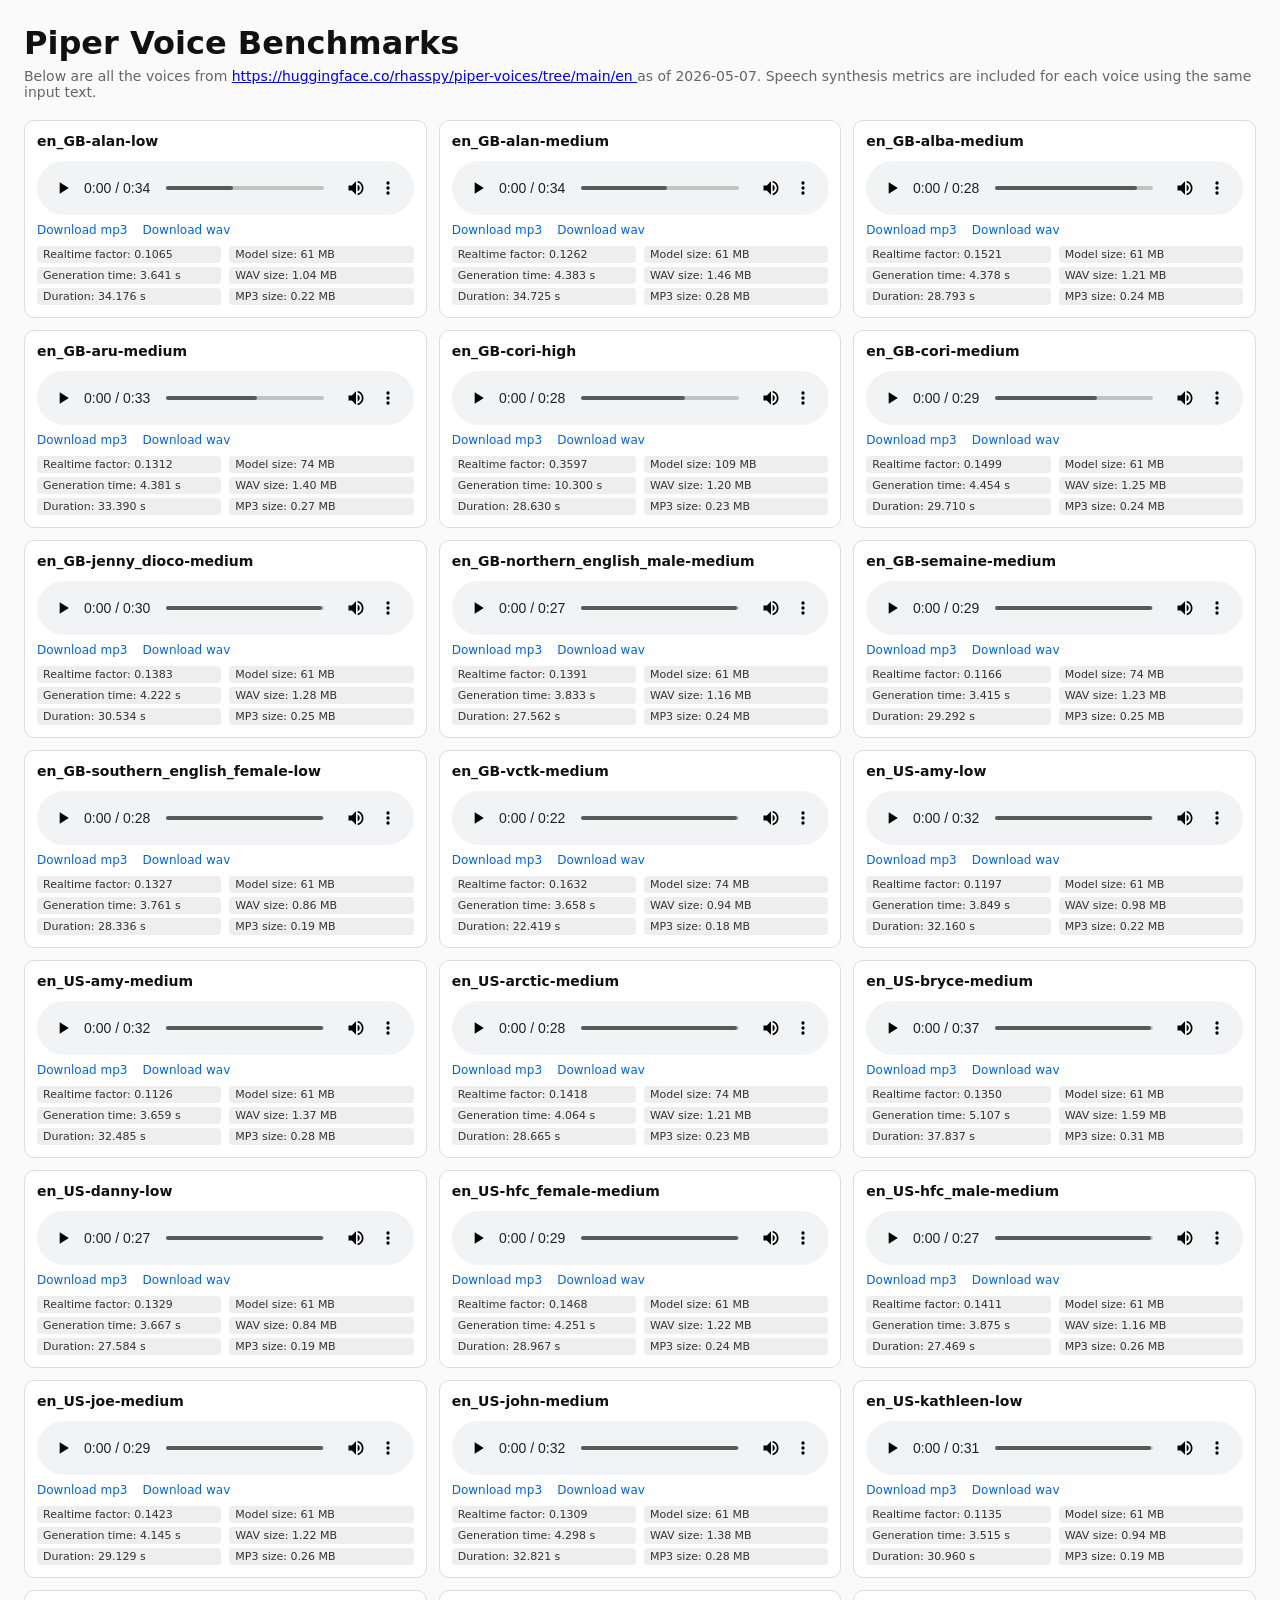
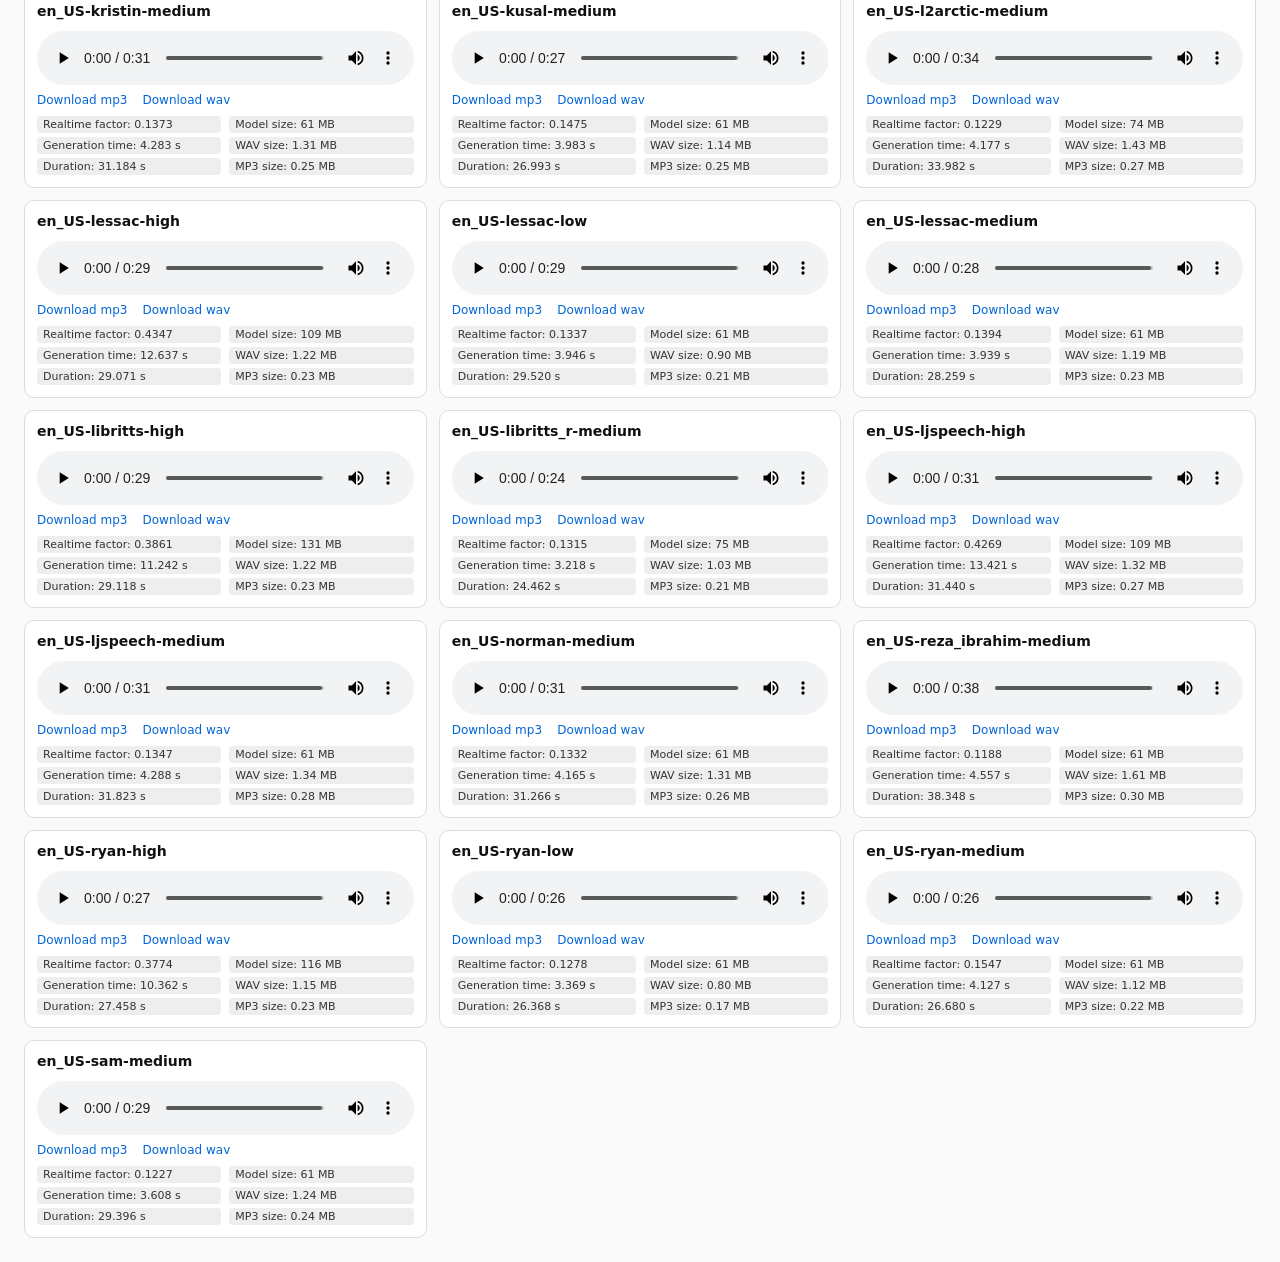
==== commit 8e85ad3e: "Updated all voice metric formats" ====
--- a/docs/index.html
+++ b/docs/index.html
@@ -82,7 +82,13 @@
 <body>
 
 <h1>Piper Voice Benchmarks</h1>
-<div class="sub">Static benchmark viewer (no JS, no CSV, fully offline-rendered)</div>
+<div class="sub">
+  Below are all the voices from
+  <a href="https://huggingface.co/rhasspy/piper-voices/tree/main/en">
+    https://huggingface.co/rhasspy/piper-voices/tree/main/en
+  </a>
+  as of 2026-05-07. Speech synthesis metrics are included for each voice using the same input text.
+</div>
 
 <div class="grid">
 
@@ -114,141 +120,241 @@
 
 <div class="card">
   <div class="name">en_GB-alan-medium</div>
+
   <audio controls src="benchmark/en_GB-alan-medium.mp3"></audio>
-  <div class="links">
-    <a href="benchmark/en_GB-alan-medium.mp3" download>mp3</a>
-    <a href="benchmark/en_GB-alan-medium.wav" download>wav</a>
-  </div>
-  <div class="meta">
-    <span class="tag">RTF 0.1262</span>
-    <span class="tag">61MB</span><br>
-    Gen: 4.383s | Audio: 34.725s
+
+  <div class="links">
+    <a href="benchmark/en_GB-alan-medium.mp3" download>Download mp3</a>
+    <a href="benchmark/en_GB-alan-medium.wav" download>Download wav</a>
+  </div>
+
+  <div class="meta">
+    <div class="meta-grid">
+      <span class="tag">Realtime factor: 0.1262</span>
+      <span class="tag">Model size: 61 MB</span>
+
+      <span class="tag">Generation time: 4.383 s</span>
+      <span class="tag">WAV size: 1.46 MB</span>
+
+      <span class="tag">Duration: 34.725 s</span>
+      <span class="tag">MP3 size: 0.28 MB</span>
+    </div>
   </div>
 </div>
 
 <div class="card">
   <div class="name">en_GB-alba-medium</div>
+
   <audio controls src="benchmark/en_GB-alba-medium.mp3"></audio>
-  <div class="links">
-    <a href="benchmark/en_GB-alba-medium.mp3" download>mp3</a>
-    <a href="benchmark/en_GB-alba-medium.wav" download>wav</a>
-  </div>
-  <div class="meta">
-    <span class="tag">RTF 0.1521</span>
-    <span class="tag">61MB</span><br>
-    Gen: 4.378s | Audio: 28.792s
+
+  <div class="links">
+    <a href="benchmark/en_GB-alba-medium.mp3" download>Download mp3</a>
+    <a href="benchmark/en_GB-alba-medium.wav" download>Download wav</a>
+  </div>
+
+  <div class="meta">
+    <div class="meta-grid">
+      <span class="tag">Realtime factor: 0.1521</span>
+      <span class="tag">Model size: 61 MB</span>
+
+      <span class="tag">Generation time: 4.378 s</span>
+      <span class="tag">WAV size: 1.21 MB</span>
+
+      <span class="tag">Duration: 28.793 s</span>
+      <span class="tag">MP3 size: 0.24 MB</span>
+    </div>
   </div>
 </div>
 
 <div class="card">
   <div class="name">en_GB-aru-medium</div>
+
   <audio controls src="benchmark/en_GB-aru-medium.mp3"></audio>
-  <div class="links">
-    <a href="benchmark/en_GB-aru-medium.mp3" download>mp3</a>
-    <a href="benchmark/en_GB-aru-medium.wav" download>wav</a>
-  </div>
-  <div class="meta">
-    <span class="tag">RTF 0.1312</span>
-    <span class="tag">74MB</span><br>
-    Gen: 4.381s | Audio: 33.390s
+
+  <div class="links">
+    <a href="benchmark/en_GB-aru-medium.mp3" download>Download mp3</a>
+    <a href="benchmark/en_GB-aru-medium.wav" download>Download wav</a>
+  </div>
+
+  <div class="meta">
+    <div class="meta-grid">
+      <span class="tag">Realtime factor: 0.1312</span>
+      <span class="tag">Model size: 74 MB</span>
+
+      <span class="tag">Generation time: 4.381 s</span>
+      <span class="tag">WAV size: 1.40 MB</span>
+
+      <span class="tag">Duration: 33.390 s</span>
+      <span class="tag">MP3 size: 0.27 MB</span>
+    </div>
   </div>
 </div>
 
 <div class="card">
   <div class="name">en_GB-cori-high</div>
+
   <audio controls src="benchmark/en_GB-cori-high.mp3"></audio>
-  <div class="links">
-    <a href="benchmark/en_GB-cori-high.mp3" download>mp3</a>
-    <a href="benchmark/en_GB-cori-high.wav" download>wav</a>
-  </div>
-  <div class="meta">
-    <span class="tag">RTF 0.3597</span>
-    <span class="tag">109MB</span><br>
-    Gen: 10.299s | Audio: 28.630s
+
+  <div class="links">
+    <a href="benchmark/en_GB-cori-high.mp3" download>Download mp3</a>
+    <a href="benchmark/en_GB-cori-high.wav" download>Download wav</a>
+  </div>
+
+  <div class="meta">
+    <div class="meta-grid">
+      <span class="tag">Realtime factor: 0.3597</span>
+      <span class="tag">Model size: 109 MB</span>
+
+      <span class="tag">Generation time: 10.300 s</span>
+      <span class="tag">WAV size: 1.20 MB</span>
+
+      <span class="tag">Duration: 28.630 s</span>
+      <span class="tag">MP3 size: 0.23 MB</span>
+    </div>
   </div>
 </div>
 
 <div class="card">
   <div class="name">en_GB-cori-medium</div>
+
   <audio controls src="benchmark/en_GB-cori-medium.mp3"></audio>
-  <div class="links">
-    <a href="benchmark/en_GB-cori-medium.mp3" download>mp3</a>
-    <a href="benchmark/en_GB-cori-medium.wav" download>wav</a>
-  </div>
-  <div class="meta">
-    <span class="tag">RTF 0.1499</span>
-    <span class="tag">61MB</span><br>
-    Gen: 4.453s | Audio: 29.709s
+
+  <div class="links">
+    <a href="benchmark/en_GB-cori-medium.mp3" download>Download mp3</a>
+    <a href="benchmark/en_GB-cori-medium.wav" download>Download wav</a>
+  </div>
+
+  <div class="meta">
+    <div class="meta-grid">
+      <span class="tag">Realtime factor: 0.1499</span>
+      <span class="tag">Model size: 61 MB</span>
+
+      <span class="tag">Generation time: 4.454 s</span>
+      <span class="tag">WAV size: 1.25 MB</span>
+
+      <span class="tag">Duration: 29.710 s</span>
+      <span class="tag">MP3 size: 0.24 MB</span>
+    </div>
   </div>
 </div>
 
 <div class="card">
   <div class="name">en_GB-jenny_dioco-medium</div>
+
   <audio controls src="benchmark/en_GB-jenny_dioco-medium.mp3"></audio>
-  <div class="links">
-    <a href="benchmark/en_GB-jenny_dioco-medium.mp3" download>mp3</a>
-    <a href="benchmark/en_GB-jenny_dioco-medium.wav" download>wav</a>
-  </div>
-  <div class="meta">
-    <span class="tag">RTF 0.1383</span>
-    <span class="tag">61MB</span><br>
-    Gen: 4.221s | Audio: 30.534s
+
+  <div class="links">
+    <a href="benchmark/en_GB-jenny_dioco-medium.mp3" download>Download mp3</a>
+    <a href="benchmark/en_GB-jenny_dioco-medium.wav" download>Download wav</a>
+  </div>
+
+  <div class="meta">
+    <div class="meta-grid">
+      <span class="tag">Realtime factor: 0.1383</span>
+      <span class="tag">Model size: 61 MB</span>
+
+      <span class="tag">Generation time: 4.222 s</span>
+      <span class="tag">WAV size: 1.28 MB</span>
+
+      <span class="tag">Duration: 30.534 s</span>
+      <span class="tag">MP3 size: 0.25 MB</span>
+    </div>
   </div>
 </div>
 
 <div class="card">
   <div class="name">en_GB-northern_english_male-medium</div>
+
   <audio controls src="benchmark/en_GB-northern_english_male-medium.mp3"></audio>
-  <div class="links">
-    <a href="benchmark/en_GB-northern_english_male-medium.mp3" download>mp3</a>
-    <a href="benchmark/en_GB-northern_english_male-medium.wav" download>wav</a>
-  </div>
-  <div class="meta">
-    <span class="tag">RTF 0.1391</span>
-    <span class="tag">61MB</span><br>
-    Gen: 3.833s | Audio: 27.562s
+
+  <div class="links">
+    <a href="benchmark/en_GB-northern_english_male-medium.mp3" download>Download mp3</a>
+    <a href="benchmark/en_GB-northern_english_male-medium.wav" download>Download wav</a>
+  </div>
+
+  <div class="meta">
+    <div class="meta-grid">
+      <span class="tag">Realtime factor: 0.1391</span>
+      <span class="tag">Model size: 61 MB</span>
+
+      <span class="tag">Generation time: 3.833 s</span>
+      <span class="tag">WAV size: 1.16 MB</span>
+
+      <span class="tag">Duration: 27.562 s</span>
+      <span class="tag">MP3 size: 0.24 MB</span>
+    </div>
   </div>
 </div>
 
 <div class="card">
   <div class="name">en_GB-semaine-medium</div>
+
   <audio controls src="benchmark/en_GB-semaine-medium.mp3"></audio>
-  <div class="links">
-    <a href="benchmark/en_GB-semaine-medium.mp3" download>mp3</a>
-    <a href="benchmark/en_GB-semaine-medium.wav" download>wav</a>
-  </div>
-  <div class="meta">
-    <span class="tag">RTF 0.1166</span>
-    <span class="tag">74MB</span><br>
-    Gen: 3.414s | Audio: 29.291s
+
+  <div class="links">
+    <a href="benchmark/en_GB-semaine-medium.mp3" download>Download mp3</a>
+    <a href="benchmark/en_GB-semaine-medium.wav" download>Download wav</a>
+  </div>
+
+  <div class="meta">
+    <div class="meta-grid">
+      <span class="tag">Realtime factor: 0.1166</span>
+      <span class="tag">Model size: 74 MB</span>
+
+      <span class="tag">Generation time: 3.415 s</span>
+      <span class="tag">WAV size: 1.23 MB</span>
+
+      <span class="tag">Duration: 29.292 s</span>
+      <span class="tag">MP3 size: 0.25 MB</span>
+    </div>
   </div>
 </div>
 
 <div class="card">
   <div class="name">en_GB-southern_english_female-low</div>
+
   <audio controls src="benchmark/en_GB-southern_english_female-low.mp3"></audio>
-  <div class="links">
-    <a href="benchmark/en_GB-southern_english_female-low.mp3" download>mp3</a>
-    <a href="benchmark/en_GB-southern_english_female-low.wav" download>wav</a>
-  </div>
-  <div class="meta">
-    <span class="tag">RTF 0.1327</span>
-    <span class="tag">61MB</span><br>
-    Gen: 3.761s | Audio: 28.336s
+
+  <div class="links">
+    <a href="benchmark/en_GB-southern_english_female-low.mp3" download>Download mp3</a>
+    <a href="benchmark/en_GB-southern_english_female-low.wav" download>Download wav</a>
+  </div>
+
+  <div class="meta">
+    <div class="meta-grid">
+      <span class="tag">Realtime factor: 0.1327</span>
+      <span class="tag">Model size: 61 MB</span>
+
+      <span class="tag">Generation time: 3.761 s</span>
+      <span class="tag">WAV size: 0.86 MB</span>
+
+      <span class="tag">Duration: 28.336 s</span>
+      <span class="tag">MP3 size: 0.19 MB</span>
+    </div>
   </div>
 </div>
 
 <div class="card">
   <div class="name">en_GB-vctk-medium</div>
+
   <audio controls src="benchmark/en_GB-vctk-medium.mp3"></audio>
-  <div class="links">
-    <a href="benchmark/en_GB-vctk-medium.mp3" download>mp3</a>
-    <a href="benchmark/en_GB-vctk-medium.wav" download>wav</a>
-  </div>
-  <div class="meta">
-    <span class="tag">RTF 0.1632</span>
-    <span class="tag">74MB</span><br>
-    Gen: 3.658s | Audio: 22.418s
+
+  <div class="links">
+    <a href="benchmark/en_GB-vctk-medium.mp3" download>Download mp3</a>
+    <a href="benchmark/en_GB-vctk-medium.wav" download>Download wav</a>
+  </div>
+
+  <div class="meta">
+    <div class="meta-grid">
+      <span class="tag">Realtime factor: 0.1632</span>
+      <span class="tag">Model size: 74 MB</span>
+
+      <span class="tag">Generation time: 3.658 s</span>
+      <span class="tag">WAV size: 0.94 MB</span>
+
+      <span class="tag">Duration: 22.419 s</span>
+      <span class="tag">MP3 size: 0.18 MB</span>
+    </div>
   </div>
 </div>
 
@@ -256,365 +362,625 @@
 
 <div class="card">
   <div class="name">en_US-amy-low</div>
+
   <audio controls src="benchmark/en_US-amy-low.mp3"></audio>
-  <div class="links">
-    <a href="benchmark/en_US-amy-low.mp3" download>mp3</a>
-    <a href="benchmark/en_US-amy-low.wav" download>wav</a>
-  </div>
-  <div class="meta">
-    <span class="tag">RTF 0.1197</span>
-    <span class="tag">61MB</span><br>
-    Gen: 3.849s | Audio: 32.160s
+
+  <div class="links">
+    <a href="benchmark/en_US-amy-low.mp3" download>Download mp3</a>
+    <a href="benchmark/en_US-amy-low.wav" download>Download wav</a>
+  </div>
+
+  <div class="meta">
+    <div class="meta-grid">
+      <span class="tag">Realtime factor: 0.1197</span>
+      <span class="tag">Model size: 61 MB</span>
+
+      <span class="tag">Generation time: 3.849 s</span>
+      <span class="tag">WAV size: 0.98 MB</span>
+
+      <span class="tag">Duration: 32.160 s</span>
+      <span class="tag">MP3 size: 0.22 MB</span>
+    </div>
   </div>
 </div>
 
 <div class="card">
   <div class="name">en_US-amy-medium</div>
+
   <audio controls src="benchmark/en_US-amy-medium.mp3"></audio>
-  <div class="links">
-    <a href="benchmark/en_US-amy-medium.mp3" download>mp3</a>
-    <a href="benchmark/en_US-amy-medium.wav" download>wav</a>
-  </div>
-  <div class="meta">
-    <span class="tag">RTF 0.1126</span>
-    <span class="tag">61MB</span><br>
-    Gen: 3.659s | Audio: 32.484s
+
+  <div class="links">
+    <a href="benchmark/en_US-amy-medium.mp3" download>Download mp3</a>
+    <a href="benchmark/en_US-amy-medium.wav" download>Download wav</a>
+  </div>
+
+  <div class="meta">
+    <div class="meta-grid">
+      <span class="tag">Realtime factor: 0.1126</span>
+      <span class="tag">Model size: 61 MB</span>
+
+      <span class="tag">Generation time: 3.659 s</span>
+      <span class="tag">WAV size: 1.37 MB</span>
+
+      <span class="tag">Duration: 32.485 s</span>
+      <span class="tag">MP3 size: 0.28 MB</span>
+    </div>
   </div>
 </div>
 
 <div class="card">
   <div class="name">en_US-arctic-medium</div>
+
   <audio controls src="benchmark/en_US-arctic-medium.mp3"></audio>
-  <div class="links">
-    <a href="benchmark/en_US-arctic-medium.mp3" download>mp3</a>
-    <a href="benchmark/en_US-arctic-medium.wav" download>wav</a>
-  </div>
-  <div class="meta">
-    <span class="tag">RTF 0.1418</span>
-    <span class="tag">74MB</span><br>
-    Gen: 4.063s | Audio: 28.665s
+
+  <div class="links">
+    <a href="benchmark/en_US-arctic-medium.mp3" download>Download mp3</a>
+    <a href="benchmark/en_US-arctic-medium.wav" download>Download wav</a>
+  </div>
+
+  <div class="meta">
+    <div class="meta-grid">
+      <span class="tag">Realtime factor: 0.1418</span>
+      <span class="tag">Model size: 74 MB</span>
+
+      <span class="tag">Generation time: 4.064 s</span>
+      <span class="tag">WAV size: 1.21 MB</span>
+
+      <span class="tag">Duration: 28.665 s</span>
+      <span class="tag">MP3 size: 0.23 MB</span>
+    </div>
   </div>
 </div>
 
 <div class="card">
   <div class="name">en_US-bryce-medium</div>
+
   <audio controls src="benchmark/en_US-bryce-medium.mp3"></audio>
-  <div class="links">
-    <a href="benchmark/en_US-bryce-medium.mp3" download>mp3</a>
-    <a href="benchmark/en_US-bryce-medium.wav" download>wav</a>
-  </div>
-  <div class="meta">
-    <span class="tag">RTF 0.1350</span>
-    <span class="tag">61MB</span><br>
-    Gen: 5.107s | Audio: 37.836s
+
+  <div class="links">
+    <a href="benchmark/en_US-bryce-medium.mp3" download>Download mp3</a>
+    <a href="benchmark/en_US-bryce-medium.wav" download>Download wav</a>
+  </div>
+
+  <div class="meta">
+    <div class="meta-grid">
+      <span class="tag">Realtime factor: 0.1350</span>
+      <span class="tag">Model size: 61 MB</span>
+
+      <span class="tag">Generation time: 5.107 s</span>
+      <span class="tag">WAV size: 1.59 MB</span>
+
+      <span class="tag">Duration: 37.837 s</span>
+      <span class="tag">MP3 size: 0.31 MB</span>
+    </div>
   </div>
 </div>
 
 <div class="card">
   <div class="name">en_US-danny-low</div>
+
   <audio controls src="benchmark/en_US-danny-low.mp3"></audio>
-  <div class="links">
-    <a href="benchmark/en_US-danny-low.mp3" download>mp3</a>
-    <a href="benchmark/en_US-danny-low.wav" download>wav</a>
-  </div>
-  <div class="meta">
-    <span class="tag">RTF 0.1329</span>
-    <span class="tag">61MB</span><br>
-    Gen: 3.666s | Audio: 27.584s
+
+  <div class="links">
+    <a href="benchmark/en_US-danny-low.mp3" download>Download mp3</a>
+    <a href="benchmark/en_US-danny-low.wav" download>Download wav</a>
+  </div>
+
+  <div class="meta">
+    <div class="meta-grid">
+      <span class="tag">Realtime factor: 0.1329</span>
+      <span class="tag">Model size: 61 MB</span>
+
+      <span class="tag">Generation time: 3.667 s</span>
+      <span class="tag">WAV size: 0.84 MB</span>
+
+      <span class="tag">Duration: 27.584 s</span>
+      <span class="tag">MP3 size: 0.19 MB</span>
+    </div>
   </div>
 </div>
 
 <div class="card">
   <div class="name">en_US-hfc_female-medium</div>
+
   <audio controls src="benchmark/en_US-hfc_female-medium.mp3"></audio>
-  <div class="links">
-    <a href="benchmark/en_US-hfc_female-medium.mp3" download>mp3</a>
-    <a href="benchmark/en_US-hfc_female-medium.wav" download>wav</a>
-  </div>
-  <div class="meta">
-    <span class="tag">RTF 0.1468</span>
-    <span class="tag">61MB</span><br>
-    Gen: 4.251s | Audio: 28.966s
+
+  <div class="links">
+    <a href="benchmark/en_US-hfc_female-medium.mp3" download>Download mp3</a>
+    <a href="benchmark/en_US-hfc_female-medium.wav" download>Download wav</a>
+  </div>
+
+  <div class="meta">
+    <div class="meta-grid">
+      <span class="tag">Realtime factor: 0.1468</span>
+      <span class="tag">Model size: 61 MB</span>
+
+      <span class="tag">Generation time: 4.251 s</span>
+      <span class="tag">WAV size: 1.22 MB</span>
+
+      <span class="tag">Duration: 28.967 s</span>
+      <span class="tag">MP3 size: 0.24 MB</span>
+    </div>
   </div>
 </div>
 
 <div class="card">
   <div class="name">en_US-hfc_male-medium</div>
+
   <audio controls src="benchmark/en_US-hfc_male-medium.mp3"></audio>
-  <div class="links">
-    <a href="benchmark/en_US-hfc_male-medium.mp3" download>mp3</a>
-    <a href="benchmark/en_US-hfc_male-medium.wav" download>wav</a>
-  </div>
-  <div class="meta">
-    <span class="tag">RTF 0.1411</span>
-    <span class="tag">61MB</span><br>
-    Gen: 3.874s | Audio: 27.469s
+
+  <div class="links">
+    <a href="benchmark/en_US-hfc_male-medium.mp3" download>Download mp3</a>
+    <a href="benchmark/en_US-hfc_male-medium.wav" download>Download wav</a>
+  </div>
+
+  <div class="meta">
+    <div class="meta-grid">
+      <span class="tag">Realtime factor: 0.1411</span>
+      <span class="tag">Model size: 61 MB</span>
+
+      <span class="tag">Generation time: 3.875 s</span>
+      <span class="tag">WAV size: 1.16 MB</span>
+
+      <span class="tag">Duration: 27.469 s</span>
+      <span class="tag">MP3 size: 0.26 MB</span>
+    </div>
   </div>
 </div>
 
 <div class="card">
   <div class="name">en_US-joe-medium</div>
+
   <audio controls src="benchmark/en_US-joe-medium.mp3"></audio>
-  <div class="links">
-    <a href="benchmark/en_US-joe-medium.mp3" download>mp3</a>
-    <a href="benchmark/en_US-joe-medium.wav" download>wav</a>
-  </div>
-  <div class="meta">
-    <span class="tag">RTF 0.1423</span>
-    <span class="tag">61MB</span><br>
-    Gen: 4.144s | Audio: 29.129s
+
+  <div class="links">
+    <a href="benchmark/en_US-joe-medium.mp3" download>Download mp3</a>
+    <a href="benchmark/en_US-joe-medium.wav" download>Download wav</a>
+  </div>
+
+  <div class="meta">
+    <div class="meta-grid">
+      <span class="tag">Realtime factor: 0.1423</span>
+      <span class="tag">Model size: 61 MB</span>
+
+      <span class="tag">Generation time: 4.145 s</span>
+      <span class="tag">WAV size: 1.22 MB</span>
+
+      <span class="tag">Duration: 29.129 s</span>
+      <span class="tag">MP3 size: 0.26 MB</span>
+    </div>
   </div>
 </div>
 
 <div class="card">
   <div class="name">en_US-john-medium</div>
+
   <audio controls src="benchmark/en_US-john-medium.mp3"></audio>
-  <div class="links">
-    <a href="benchmark/en_US-john-medium.mp3" download>mp3</a>
-    <a href="benchmark/en_US-john-medium.wav" download>wav</a>
-  </div>
-  <div class="meta">
-    <span class="tag">RTF 0.1309</span>
-    <span class="tag">61MB</span><br>
-    Gen: 4.297s | Audio: 32.821s
+
+  <div class="links">
+    <a href="benchmark/en_US-john-medium.mp3" download>Download mp3</a>
+    <a href="benchmark/en_US-john-medium.wav" download>Download wav</a>
+  </div>
+
+  <div class="meta">
+    <div class="meta-grid">
+      <span class="tag">Realtime factor: 0.1309</span>
+      <span class="tag">Model size: 61 MB</span>
+
+      <span class="tag">Generation time: 4.298 s</span>
+      <span class="tag">WAV size: 1.38 MB</span>
+
+      <span class="tag">Duration: 32.821 s</span>
+      <span class="tag">MP3 size: 0.28 MB</span>
+    </div>
   </div>
 </div>
 
 <div class="card">
   <div class="name">en_US-kathleen-low</div>
+
   <audio controls src="benchmark/en_US-kathleen-low.mp3"></audio>
-  <div class="links">
-    <a href="benchmark/en_US-kathleen-low.mp3" download>mp3</a>
-    <a href="benchmark/en_US-kathleen-low.wav" download>wav</a>
-  </div>
-  <div class="meta">
-    <span class="tag">RTF 0.1135</span>
-    <span class="tag">61MB</span><br>
-    Gen: 3.514s | Audio: 30.960s
+
+  <div class="links">
+    <a href="benchmark/en_US-kathleen-low.mp3" download>Download mp3</a>
+    <a href="benchmark/en_US-kathleen-low.wav" download>Download wav</a>
+  </div>
+
+  <div class="meta">
+    <div class="meta-grid">
+      <span class="tag">Realtime factor: 0.1135</span>
+      <span class="tag">Model size: 61 MB</span>
+
+      <span class="tag">Generation time: 3.515 s</span>
+      <span class="tag">WAV size: 0.94 MB</span>
+
+      <span class="tag">Duration: 30.960 s</span>
+      <span class="tag">MP3 size: 0.19 MB</span>
+    </div>
   </div>
 </div>
 
 <div class="card">
   <div class="name">en_US-kristin-medium</div>
+
   <audio controls src="benchmark/en_US-kristin-medium.mp3"></audio>
-  <div class="links">
-    <a href="benchmark/en_US-kristin-medium.mp3" download>mp3</a>
-    <a href="benchmark/en_US-kristin-medium.wav" download>wav</a>
-  </div>
-  <div class="meta">
-    <span class="tag">RTF 0.1373</span>
-    <span class="tag">61MB</span><br>
-    Gen: 4.282s | Audio: 31.184s
+
+  <div class="links">
+    <a href="benchmark/en_US-kristin-medium.mp3" download>Download mp3</a>
+    <a href="benchmark/en_US-kristin-medium.wav" download>Download wav</a>
+  </div>
+
+  <div class="meta">
+    <div class="meta-grid">
+      <span class="tag">Realtime factor: 0.1373</span>
+      <span class="tag">Model size: 61 MB</span>
+
+      <span class="tag">Generation time: 4.283 s</span>
+      <span class="tag">WAV size: 1.31 MB</span>
+
+      <span class="tag">Duration: 31.184 s</span>
+      <span class="tag">MP3 size: 0.25 MB</span>
+    </div>
   </div>
 </div>
 
 <div class="card">
   <div class="name">en_US-kusal-medium</div>
+
   <audio controls src="benchmark/en_US-kusal-medium.mp3"></audio>
-  <div class="links">
-    <a href="benchmark/en_US-kusal-medium.mp3" download>mp3</a>
-    <a href="benchmark/en_US-kusal-medium.wav" download>wav</a>
-  </div>
-  <div class="meta">
-    <span class="tag">RTF 0.1475</span>
-    <span class="tag">61MB</span><br>
-    Gen: 3.982s | Audio: 26.993s
+
+  <div class="links">
+    <a href="benchmark/en_US-kusal-medium.mp3" download>Download mp3</a>
+    <a href="benchmark/en_US-kusal-medium.wav" download>Download wav</a>
+  </div>
+
+  <div class="meta">
+    <div class="meta-grid">
+      <span class="tag">Realtime factor: 0.1475</span>
+      <span class="tag">Model size: 61 MB</span>
+
+      <span class="tag">Generation time: 3.983 s</span>
+      <span class="tag">WAV size: 1.14 MB</span>
+
+      <span class="tag">Duration: 26.993 s</span>
+      <span class="tag">MP3 size: 0.25 MB</span>
+    </div>
   </div>
 </div>
 
 <div class="card">
   <div class="name">en_US-l2arctic-medium</div>
+
   <audio controls src="benchmark/en_US-l2arctic-medium.mp3"></audio>
-  <div class="links">
-    <a href="benchmark/en_US-l2arctic-medium.mp3" download>mp3</a>
-    <a href="benchmark/en_US-l2arctic-medium.wav" download>wav</a>
-  </div>
-  <div class="meta">
-    <span class="tag">RTF 0.1229</span>
-    <span class="tag">74MB</span><br>
-    Gen: 4.176s | Audio: 33.982s
+
+  <div class="links">
+    <a href="benchmark/en_US-l2arctic-medium.mp3" download>Download mp3</a>
+    <a href="benchmark/en_US-l2arctic-medium.wav" download>Download wav</a>
+  </div>
+
+  <div class="meta">
+    <div class="meta-grid">
+      <span class="tag">Realtime factor: 0.1229</span>
+      <span class="tag">Model size: 74 MB</span>
+
+      <span class="tag">Generation time: 4.177 s</span>
+      <span class="tag">WAV size: 1.43 MB</span>
+
+      <span class="tag">Duration: 33.982 s</span>
+      <span class="tag">MP3 size: 0.27 MB</span>
+    </div>
   </div>
 </div>
 
 <div class="card">
   <div class="name">en_US-lessac-high</div>
+
   <audio controls src="benchmark/en_US-lessac-high.mp3"></audio>
-  <div class="links">
-    <a href="benchmark/en_US-lessac-high.mp3" download>mp3</a>
-    <a href="benchmark/en_US-lessac-high.wav" download>wav</a>
-  </div>
-  <div class="meta">
-    <span class="tag">RTF 0.4347</span>
-    <span class="tag">109MB</span><br>
-    Gen: 12.636s | Audio: 29.071s
+
+  <div class="links">
+    <a href="benchmark/en_US-lessac-high.mp3" download>Download mp3</a>
+    <a href="benchmark/en_US-lessac-high.wav" download>Download wav</a>
+  </div>
+
+  <div class="meta">
+    <div class="meta-grid">
+      <span class="tag">Realtime factor: 0.4347</span>
+      <span class="tag">Model size: 109 MB</span>
+
+      <span class="tag">Generation time: 12.637 s</span>
+      <span class="tag">WAV size: 1.22 MB</span>
+
+      <span class="tag">Duration: 29.071 s</span>
+      <span class="tag">MP3 size: 0.23 MB</span>
+    </div>
   </div>
 </div>
 
 <div class="card">
   <div class="name">en_US-lessac-low</div>
+
   <audio controls src="benchmark/en_US-lessac-low.mp3"></audio>
-  <div class="links">
-    <a href="benchmark/en_US-lessac-low.mp3" download>mp3</a>
-    <a href="benchmark/en_US-lessac-low.wav" download>wav</a>
-  </div>
-  <div class="meta">
-    <span class="tag">RTF 0.1337</span>
-    <span class="tag">61MB</span><br>
-    Gen: 3.945s | Audio: 29.520s
+
+  <div class="links">
+    <a href="benchmark/en_US-lessac-low.mp3" download>Download mp3</a>
+    <a href="benchmark/en_US-lessac-low.wav" download>Download wav</a>
+  </div>
+
+  <div class="meta">
+    <div class="meta-grid">
+      <span class="tag">Realtime factor: 0.1337</span>
+      <span class="tag">Model size: 61 MB</span>
+
+      <span class="tag">Generation time: 3.946 s</span>
+      <span class="tag">WAV size: 0.90 MB</span>
+
+      <span class="tag">Duration: 29.520 s</span>
+      <span class="tag">MP3 size: 0.21 MB</span>
+    </div>
   </div>
 </div>
 
 <div class="card">
   <div class="name">en_US-lessac-medium</div>
+
   <audio controls src="benchmark/en_US-lessac-medium.mp3"></audio>
-  <div class="links">
-    <a href="benchmark/en_US-lessac-medium.mp3" download>mp3</a>
-    <a href="benchmark/en_US-lessac-medium.wav" download>wav</a>
-  </div>
-  <div class="meta">
-    <span class="tag">RTF 0.1394</span>
-    <span class="tag">61MB</span><br>
-    Gen: 3.939s | Audio: 28.258s
+
+  <div class="links">
+    <a href="benchmark/en_US-lessac-medium.mp3" download>Download mp3</a>
+    <a href="benchmark/en_US-lessac-medium.wav" download>Download wav</a>
+  </div>
+
+  <div class="meta">
+    <div class="meta-grid">
+      <span class="tag">Realtime factor: 0.1394</span>
+      <span class="tag">Model size: 61 MB</span>
+
+      <span class="tag">Generation time: 3.939 s</span>
+      <span class="tag">WAV size: 1.19 MB</span>
+
+      <span class="tag">Duration: 28.259 s</span>
+      <span class="tag">MP3 size: 0.23 MB</span>
+    </div>
   </div>
 </div>
 
 <div class="card">
   <div class="name">en_US-libritts-high</div>
+
   <audio controls src="benchmark/en_US-libritts-high.mp3"></audio>
-  <div class="links">
-    <a href="benchmark/en_US-libritts-high.mp3" download>mp3</a>
-    <a href="benchmark/en_US-libritts-high.wav" download>wav</a>
-  </div>
-  <div class="meta">
-    <span class="tag">RTF 0.3861</span>
-    <span class="tag">131MB</span><br>
-    Gen: 11.242s | Audio: 29.117s
+
+  <div class="links">
+    <a href="benchmark/en_US-libritts-high.mp3" download>Download mp3</a>
+    <a href="benchmark/en_US-libritts-high.wav" download>Download wav</a>
+  </div>
+
+  <div class="meta">
+    <div class="meta-grid">
+      <span class="tag">Realtime factor: 0.3861</span>
+      <span class="tag">Model size: 131 MB</span>
+
+      <span class="tag">Generation time: 11.242 s</span>
+      <span class="tag">WAV size: 1.22 MB</span>
+
+      <span class="tag">Duration: 29.118 s</span>
+      <span class="tag">MP3 size: 0.23 MB</span>
+    </div>
   </div>
 </div>
 
 <div class="card">
   <div class="name">en_US-libritts_r-medium</div>
+
   <audio controls src="benchmark/en_US-libritts_r-medium.mp3"></audio>
-  <div class="links">
-    <a href="benchmark/en_US-libritts_r-medium.mp3" download>mp3</a>
-    <a href="benchmark/en_US-libritts_r-medium.wav" download>wav</a>
-  </div>
-  <div class="meta">
-    <span class="tag">RTF 0.1315</span>
-    <span class="tag">75MB</span><br>
-    Gen: 3.217s | Audio: 24.462s
+
+  <div class="links">
+    <a href="benchmark/en_US-libritts_r-medium.mp3" download>Download mp3</a>
+    <a href="benchmark/en_US-libritts_r-medium.wav" download>Download wav</a>
+  </div>
+
+  <div class="meta">
+    <div class="meta-grid">
+      <span class="tag">Realtime factor: 0.1315</span>
+      <span class="tag">Model size: 75 MB</span>
+
+      <span class="tag">Generation time: 3.218 s</span>
+      <span class="tag">WAV size: 1.03 MB</span>
+
+      <span class="tag">Duration: 24.462 s</span>
+      <span class="tag">MP3 size: 0.21 MB</span>
+    </div>
   </div>
 </div>
 
 <div class="card">
   <div class="name">en_US-ljspeech-high</div>
+
   <audio controls src="benchmark/en_US-ljspeech-high.mp3"></audio>
-  <div class="links">
-    <a href="benchmark/en_US-ljspeech-high.mp3" download>mp3</a>
-    <a href="benchmark/en_US-ljspeech-high.wav" download>wav</a>
-  </div>
-  <div class="meta">
-    <span class="tag">RTF 0.4269</span>
-    <span class="tag">109MB</span><br>
-    Gen: 13.421s | Audio: 31.439s
+
+  <div class="links">
+    <a href="benchmark/en_US-ljspeech-high.mp3" download>Download mp3</a>
+    <a href="benchmark/en_US-ljspeech-high.wav" download>Download wav</a>
+  </div>
+
+  <div class="meta">
+    <div class="meta-grid">
+      <span class="tag">Realtime factor: 0.4269</span>
+      <span class="tag">Model size: 109 MB</span>
+
+      <span class="tag">Generation time: 13.421 s</span>
+      <span class="tag">WAV size: 1.32 MB</span>
+
+      <span class="tag">Duration: 31.440 s</span>
+      <span class="tag">MP3 size: 0.27 MB</span>
+    </div>
   </div>
 </div>
 
 <div class="card">
   <div class="name">en_US-ljspeech-medium</div>
+
   <audio controls src="benchmark/en_US-ljspeech-medium.mp3"></audio>
-  <div class="links">
-    <a href="benchmark/en_US-ljspeech-medium.mp3" download>mp3</a>
-    <a href="benchmark/en_US-ljspeech-medium.wav" download>wav</a>
-  </div>
-  <div class="meta">
-    <span class="tag">RTF 0.1347</span>
-    <span class="tag">61MB</span><br>
-    Gen: 4.287s | Audio: 31.822s
+
+  <div class="links">
+    <a href="benchmark/en_US-ljspeech-medium.mp3" download>Download mp3</a>
+    <a href="benchmark/en_US-ljspeech-medium.wav" download>Download wav</a>
+  </div>
+
+  <div class="meta">
+    <div class="meta-grid">
+      <span class="tag">Realtime factor: 0.1347</span>
+      <span class="tag">Model size: 61 MB</span>
+
+      <span class="tag">Generation time: 4.288 s</span>
+      <span class="tag">WAV size: 1.34 MB</span>
+
+      <span class="tag">Duration: 31.823 s</span>
+      <span class="tag">MP3 size: 0.28 MB</span>
+    </div>
   </div>
 </div>
 
 <div class="card">
   <div class="name">en_US-norman-medium</div>
+
   <audio controls src="benchmark/en_US-norman-medium.mp3"></audio>
-  <div class="links">
-    <a href="benchmark/en_US-norman-medium.mp3" download>mp3</a>
-    <a href="benchmark/en_US-norman-medium.wav" download>wav</a>
-  </div>
-  <div class="meta">
-    <span class="tag">RTF 0.1332</span>
-    <span class="tag">61MB</span><br>
-    Gen: 4.165s | Audio: 31.265s
+
+  <div class="links">
+    <a href="benchmark/en_US-norman-medium.mp3" download>Download mp3</a>
+    <a href="benchmark/en_US-norman-medium.wav" download>Download wav</a>
+  </div>
+
+  <div class="meta">
+    <div class="meta-grid">
+      <span class="tag">Realtime factor: 0.1332</span>
+      <span class="tag">Model size: 61 MB</span>
+
+      <span class="tag">Generation time: 4.165 s</span>
+      <span class="tag">WAV size: 1.31 MB</span>
+
+      <span class="tag">Duration: 31.266 s</span>
+      <span class="tag">MP3 size: 0.26 MB</span>
+    </div>
   </div>
 </div>
 
 <div class="card">
   <div class="name">en_US-reza_ibrahim-medium</div>
+
   <audio controls src="benchmark/en_US-reza_ibrahim-medium.mp3"></audio>
-  <div class="links">
-    <a href="benchmark/en_US-reza_ibrahim-medium.mp3" download>mp3</a>
-    <a href="benchmark/en_US-reza_ibrahim-medium.wav" download>wav</a>
-  </div>
-  <div class="meta">
-    <span class="tag">RTF 0.1188</span>
-    <span class="tag">61MB</span><br>
-    Gen: 4.557s | Audio: 38.347s
+
+  <div class="links">
+    <a href="benchmark/en_US-reza_ibrahim-medium.mp3" download>Download mp3</a>
+    <a href="benchmark/en_US-reza_ibrahim-medium.wav" download>Download wav</a>
+  </div>
+
+  <div class="meta">
+    <div class="meta-grid">
+      <span class="tag">Realtime factor: 0.1188</span>
+      <span class="tag">Model size: 61 MB</span>
+
+      <span class="tag">Generation time: 4.557 s</span>
+      <span class="tag">WAV size: 1.61 MB</span>
+
+      <span class="tag">Duration: 38.348 s</span>
+      <span class="tag">MP3 size: 0.30 MB</span>
+    </div>
   </div>
 </div>
 
 <div class="card">
   <div class="name">en_US-ryan-high</div>
+
   <audio controls src="benchmark/en_US-ryan-high.mp3"></audio>
-  <div class="links">
-    <a href="benchmark/en_US-ryan-high.mp3" download>mp3</a>
-    <a href="benchmark/en_US-ryan-high.wav" download>wav</a>
-  </div>
-  <div class="meta">
-    <span class="tag">RTF 0.3774</span>
-    <span class="tag">116MB</span><br>
-    Gen: 10.361s | Audio: 27.457s
+
+  <div class="links">
+    <a href="benchmark/en_US-ryan-high.mp3" download>Download mp3</a>
+    <a href="benchmark/en_US-ryan-high.wav" download>Download wav</a>
+  </div>
+
+  <div class="meta">
+    <div class="meta-grid">
+      <span class="tag">Realtime factor: 0.3774</span>
+      <span class="tag">Model size: 116 MB</span>
+
+      <span class="tag">Generation time: 10.362 s</span>
+      <span class="tag">WAV size: 1.15 MB</span>
+
+      <span class="tag">Duration: 27.458 s</span>
+      <span class="tag">MP3 size: 0.23 MB</span>
+    </div>
   </div>
 </div>
 
 <div class="card">
   <div class="name">en_US-ryan-low</div>
+
   <audio controls src="benchmark/en_US-ryan-low.mp3"></audio>
-  <div class="links">
-    <a href="benchmark/en_US-ryan-low.mp3" download>mp3</a>
-    <a href="benchmark/en_US-ryan-low.wav" download>wav</a>
-  </div>
-  <div class="meta">
-    <span class="tag">RTF 0.1278</span>
-    <span class="tag">61MB</span><br>
-    Gen: 3.369s | Audio: 26.368s
+
+  <div class="links">
+    <a href="benchmark/en_US-ryan-low.mp3" download>Download mp3</a>
+    <a href="benchmark/en_US-ryan-low.wav" download>Download wav</a>
+  </div>
+
+  <div class="meta">
+    <div class="meta-grid">
+      <span class="tag">Realtime factor: 0.1278</span>
+      <span class="tag">Model size: 61 MB</span>
+
+      <span class="tag">Generation time: 3.369 s</span>
+      <span class="tag">WAV size: 0.80 MB</span>
+
+      <span class="tag">Duration: 26.368 s</span>
+      <span class="tag">MP3 size: 0.17 MB</span>
+    </div>
   </div>
 </div>
 
 <div class="card">
   <div class="name">en_US-ryan-medium</div>
+
   <audio controls src="benchmark/en_US-ryan-medium.mp3"></audio>
-  <div class="links">
-    <a href="benchmark/en_US-ryan-medium.mp3" download>mp3</a>
-    <a href="benchmark/en_US-ryan-medium.wav" download>wav</a>
-  </div>
-  <div class="meta">
-    <span class="tag">RTF 0.1547</span>
-    <span class="tag">61MB</span><br>
-    Gen: 4.127s | Audio: 26.679s
+
+  <div class="links">
+    <a href="benchmark/en_US-ryan-medium.mp3" download>Download mp3</a>
+    <a href="benchmark/en_US-ryan-medium.wav" download>Download wav</a>
+  </div>
+
+  <div class="meta">
+    <div class="meta-grid">
+      <span class="tag">Realtime factor: 0.1547</span>
+      <span class="tag">Model size: 61 MB</span>
+
+      <span class="tag">Generation time: 4.127 s</span>
+      <span class="tag">WAV size: 1.12 MB</span>
+
+      <span class="tag">Duration: 26.680 s</span>
+      <span class="tag">MP3 size: 0.22 MB</span>
+    </div>
   </div>
 </div>
 
 <div class="card">
   <div class="name">en_US-sam-medium</div>
+
   <audio controls src="benchmark/en_US-sam-medium.mp3"></audio>
-  <div class="links">
-    <a href="benchmark/en_US-sam-medium.mp3" download>mp3</a>
-    <a href="benchmark/en_US-sam-medium.wav" download>wav</a>
-  </div>
-  <div class="meta">
-    <span class="tag">RTF 0.1227</span>
-    <span class="tag">61MB</span><br>
-    Gen: 3.607s | Audio: 29.396s
+
+  <div class="links">
+    <a href="benchmark/en_US-sam-medium.mp3" download>Download mp3</a>
+    <a href="benchmark/en_US-sam-medium.wav" download>Download wav</a>
+  </div>
+
+  <div class="meta">
+    <div class="meta-grid">
+      <span class="tag">Realtime factor: 0.1227</span>
+      <span class="tag">Model size: 61 MB</span>
+
+      <span class="tag">Generation time: 3.608 s</span>
+      <span class="tag">WAV size: 1.24 MB</span>
+
+      <span class="tag">Duration: 29.396 s</span>
+      <span class="tag">MP3 size: 0.24 MB</span>
+    </div>
   </div>
 </div>
 
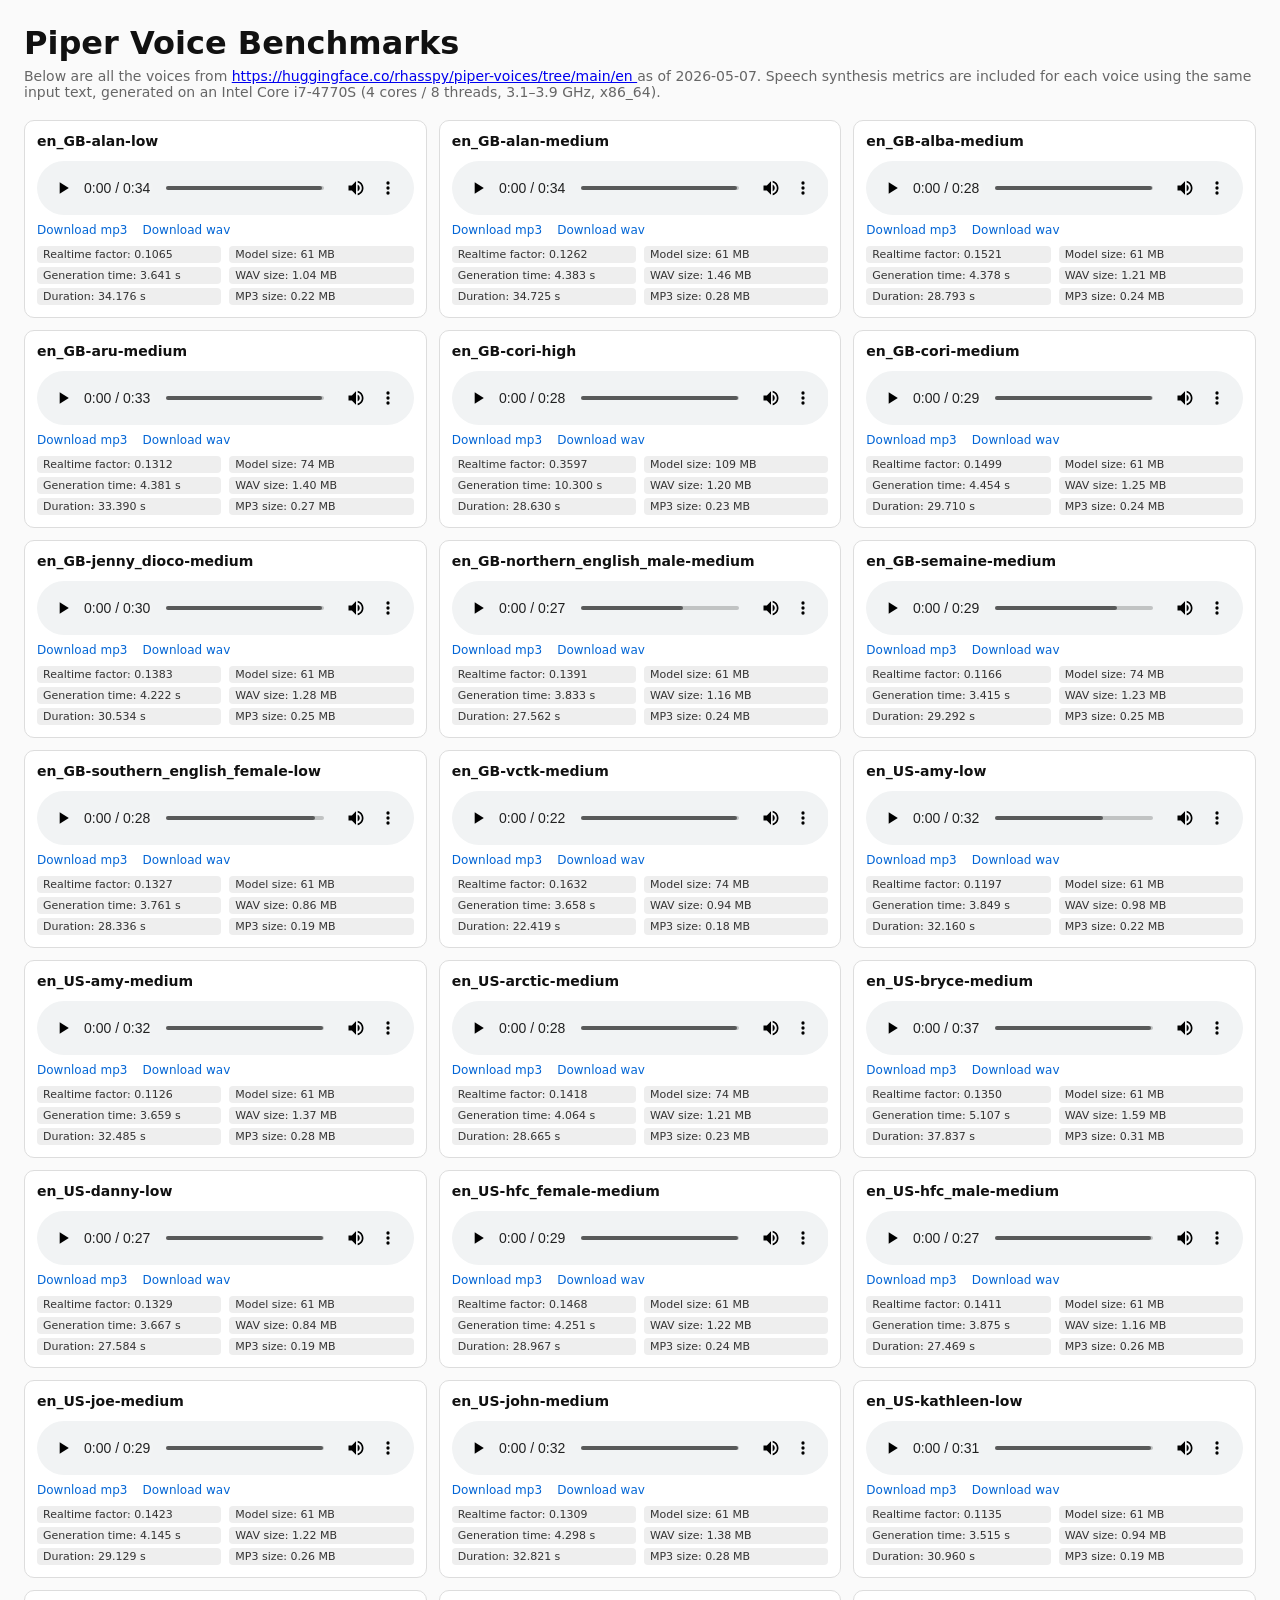
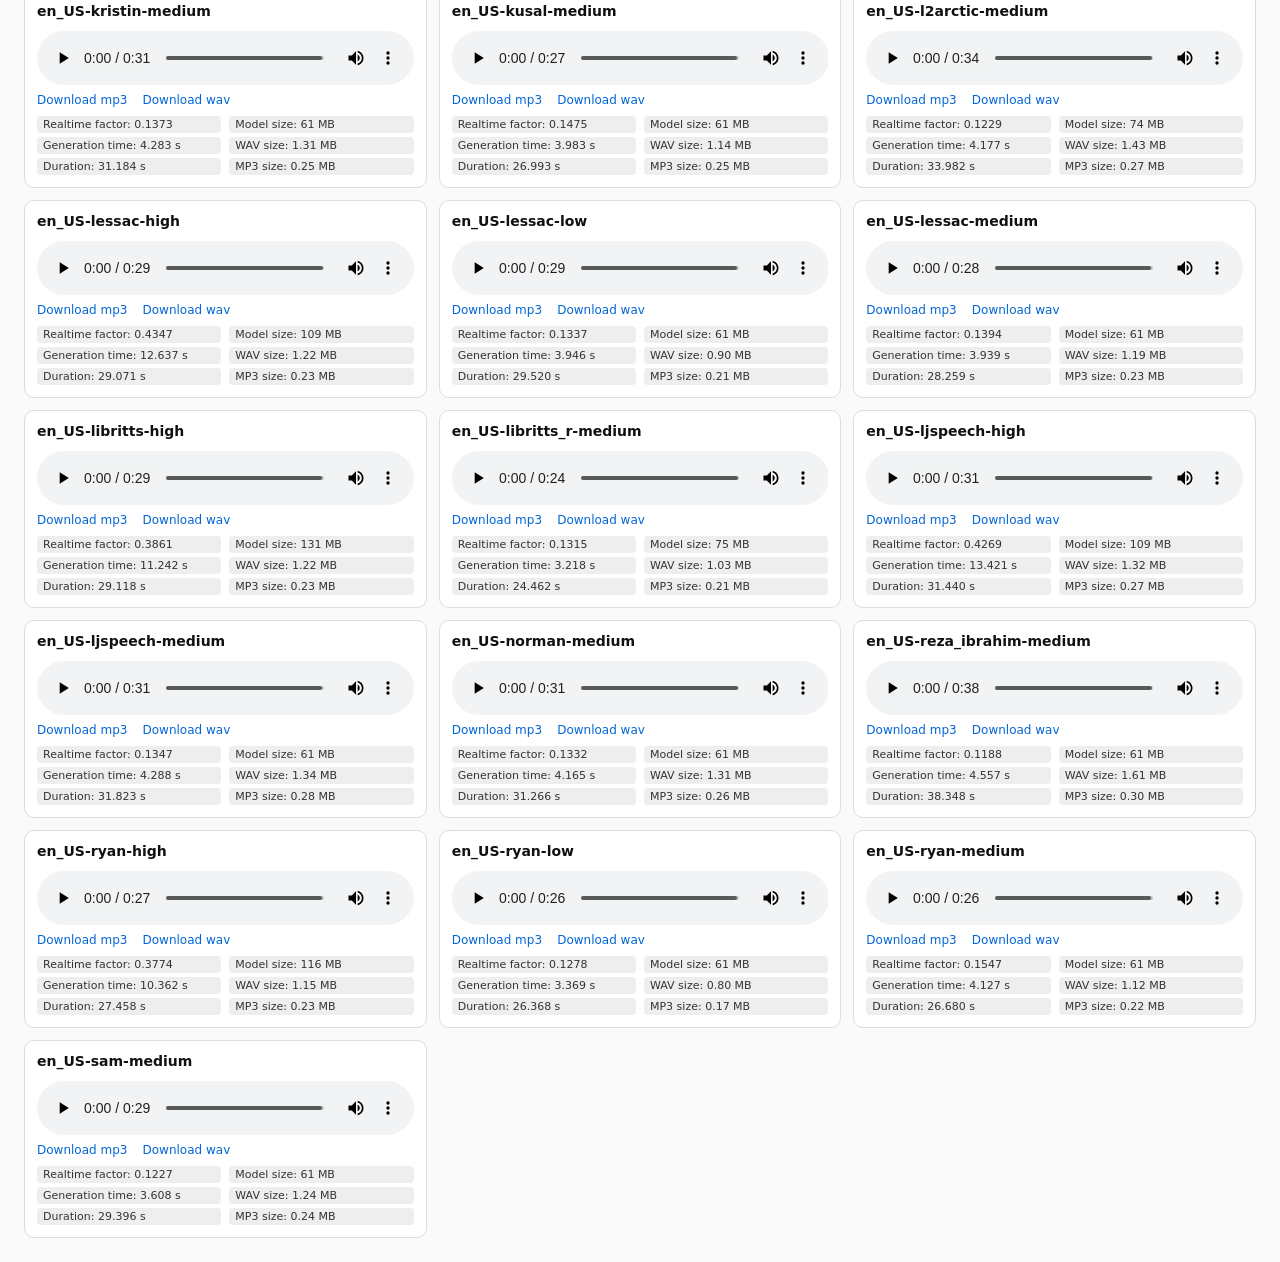
==== commit 244e3d58: "adding server cpu info" ====
--- a/docs/index.html
+++ b/docs/index.html
@@ -87,7 +87,8 @@
   <a href="https://huggingface.co/rhasspy/piper-voices/tree/main/en">
     https://huggingface.co/rhasspy/piper-voices/tree/main/en
   </a>
-  as of 2026-05-07. Speech synthesis metrics are included for each voice using the same input text.
+  as of 2026-05-07. Speech synthesis metrics are included for each voice using the same input text,
+  generated on an Intel Core i7-4770S (4 cores / 8 threads, 3.1–3.9 GHz, x86_64).
 </div>
 
 <div class="grid">
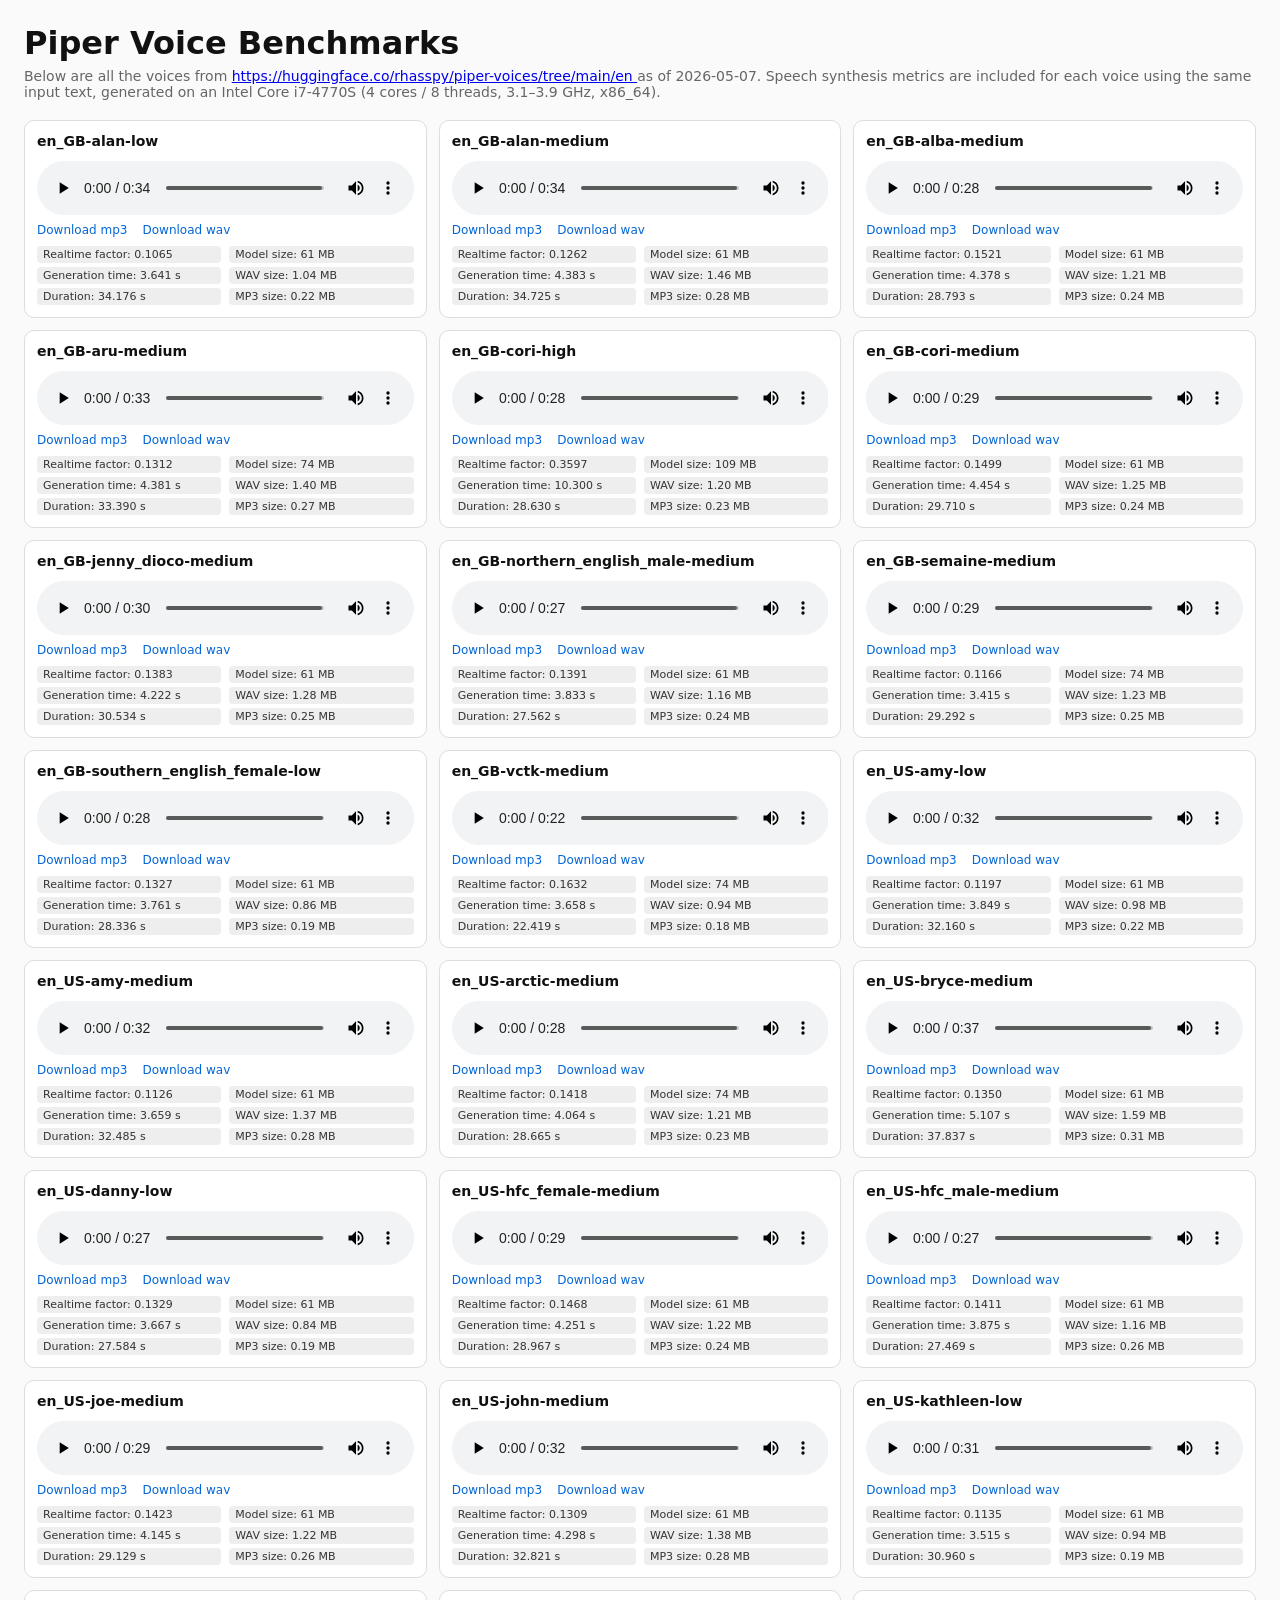
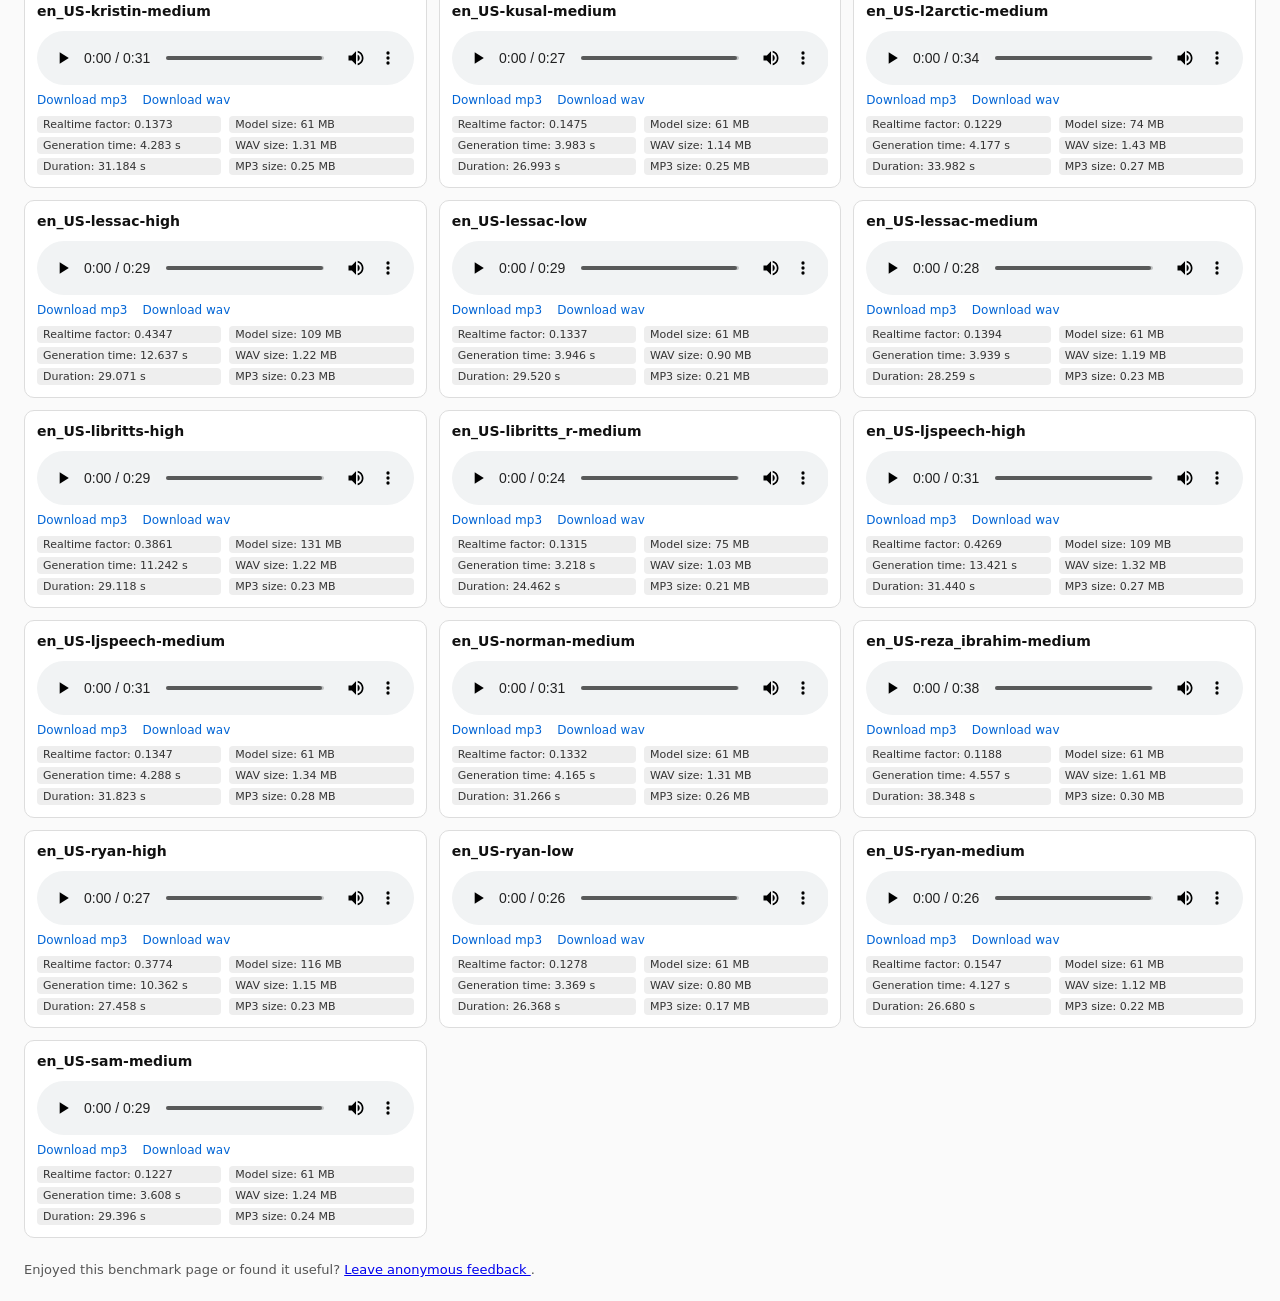
==== commit 78fe57e0: "adding feedback link" ====
--- a/docs/index.html
+++ b/docs/index.html
@@ -986,5 +986,13 @@
 </div>
 
 </div>
+
+<div style="margin-top: 24px; font-size: 13px; color: #555;">
+  Enjoyed this benchmark page or found it useful?
+  <a href="https://forms.gle/5WreV1YiVwyYWhvW8" target="_blank" rel="noopener">
+    Leave anonymous feedback
+  </a>.
+</div>
+
 </body>
 </html>
